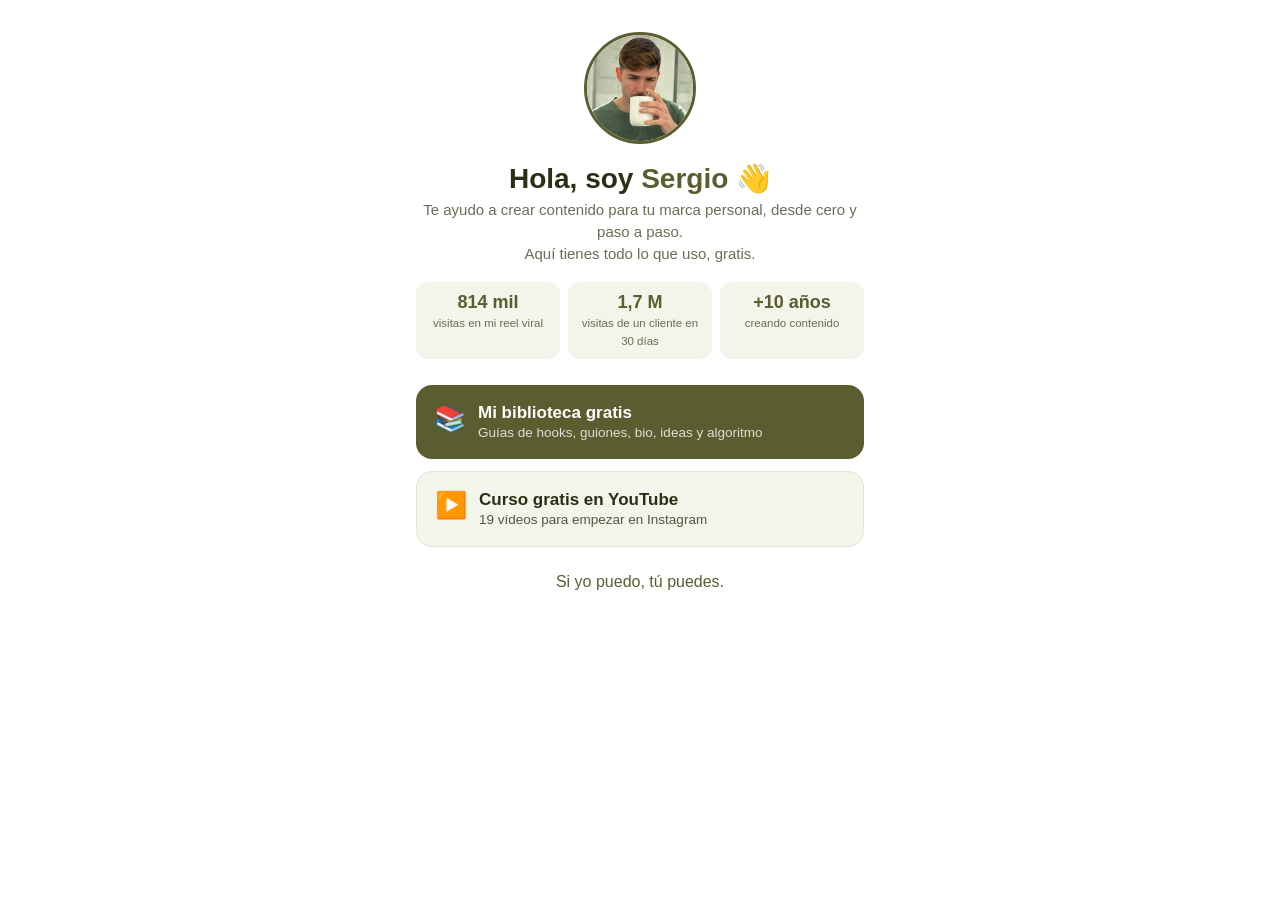
==== index.html @ 2e624e48 "💻 Mac · Web de recursos gratis (inicio, biblioteca, email, gracias y 7 guías) Co-Authored-By: Claude" ====
<!doctype html><html lang="es"><head><meta charset="utf-8"><meta name="viewport" content="width=device-width,initial-scale=1">
<title>Sergio Suárez · Recursos gratis</title>
<style>
:root{--am:#5A5D2F;--neg:#FFFFFF;--gr:#F3F4EA;--tx:#2C2F14;--su:#6b6d55;--ac:#878B4D}
*{box-sizing:border-box}body{margin:0;background:var(--neg);color:var(--tx);font-family:Arimo,Helvetica,Arial,sans-serif}
.w{max-width:480px;margin:0 auto;padding:32px 16px 48px;text-align:center}
img.f{width:112px;height:112px;border-radius:50%;border:3px solid var(--am);object-fit:cover}
h1{font-family:"Arial Black",Arial,sans-serif;font-size:28px;margin:14px 0 4px}h1 span{color:var(--am)}
.sub{color:var(--su);font-size:15px;line-height:1.45;margin:0 0 18px}
.datos{display:flex;gap:8px;justify-content:center;margin:0 0 26px}.datos div{background:var(--gr);border-radius:12px;padding:10px 8px;flex:1}
.datos b{display:block;font-family:"Arial Black",Arial;color:var(--am);font-size:18px}.datos small{color:var(--su);font-size:11.5px}
a.card{display:block;text-decoration:none;color:var(--tx);background:var(--gr);border:1px solid #E3E5D2;border-radius:16px;padding:18px;margin:0 0 12px;text-align:left}
a.card.top{background:var(--am);color:#fff;border:0}
.card .e{font-size:26px;float:left;margin-right:12px}.card b{font-family:"Arial Black",Arial;font-size:17px;display:block}.card small{font-size:13.5px;opacity:.8}
.firma{margin-top:26px;font-family:"Arial Black",Arial;color:var(--am)}

.ent{opacity:0;animation:sube .6s cubic-bezier(.2,.8,.2,1) forwards}
@keyframes sube{from{opacity:0;transform:translateY(18px)}to{opacity:1;transform:none}}
a.card{transition:transform .2s,box-shadow .2s}a.card:hover{transform:translateY(-3px);box-shadow:0 8px 20px rgba(44,47,20,.15)}
a.card.top{animation:sube .6s cubic-bezier(.2,.8,.2,1) forwards,late 2.4s 1.6s ease-in-out infinite}
@keyframes late{0%,100%{transform:scale(1)}8%{transform:scale(1.035)}16%{transform:scale(1)}}
@media (prefers-reduced-motion:reduce){.ent,a.card.top{animation:none;opacity:1}}
</style></head><body><div class="w">
<img class="f" src="perfil.jpg" alt="Sergio Suárez">
<h1>Hola, soy <span>Sergio</span> 👋</h1>
<p class="sub">Te ayudo a crear contenido para tu marca personal, desde cero y paso a paso.<br>Aquí tienes todo lo que uso, gratis.</p>
<div class="datos"><div><b data-n="937" data-suf=" mil">937 mil</b><small>visitas en mi reel viral</small></div><div><b data-n="1.9" data-d="1" data-suf=" M">1,9 M</b><small>visitas de un cliente en 30 días</small></div><div><b data-n="11" data-pre="+" data-suf=" años">+11 años</b><small>creando contenido</small></div></div>
<a class="card top" href="biblioteca/?de=bio"><span class="e">📚</span><b>Mi biblioteca gratis</b><small>Guías de hooks, guiones, bio, ideas y algoritmo</small></a>
<a class="card" href="https://www.youtube.com/playlist?list=PL8ovHpvOz4dV_n8ylcKnlSpse8P7zxPI8"><span class="e">▶️</span><b>Curso gratis en YouTube</b><small>19 vídeos para empezar en Instagram</small></a>
<p class="firma">Si yo puedo, tú puedes.</p>
</div><script src="anim.js"></script></body></html>
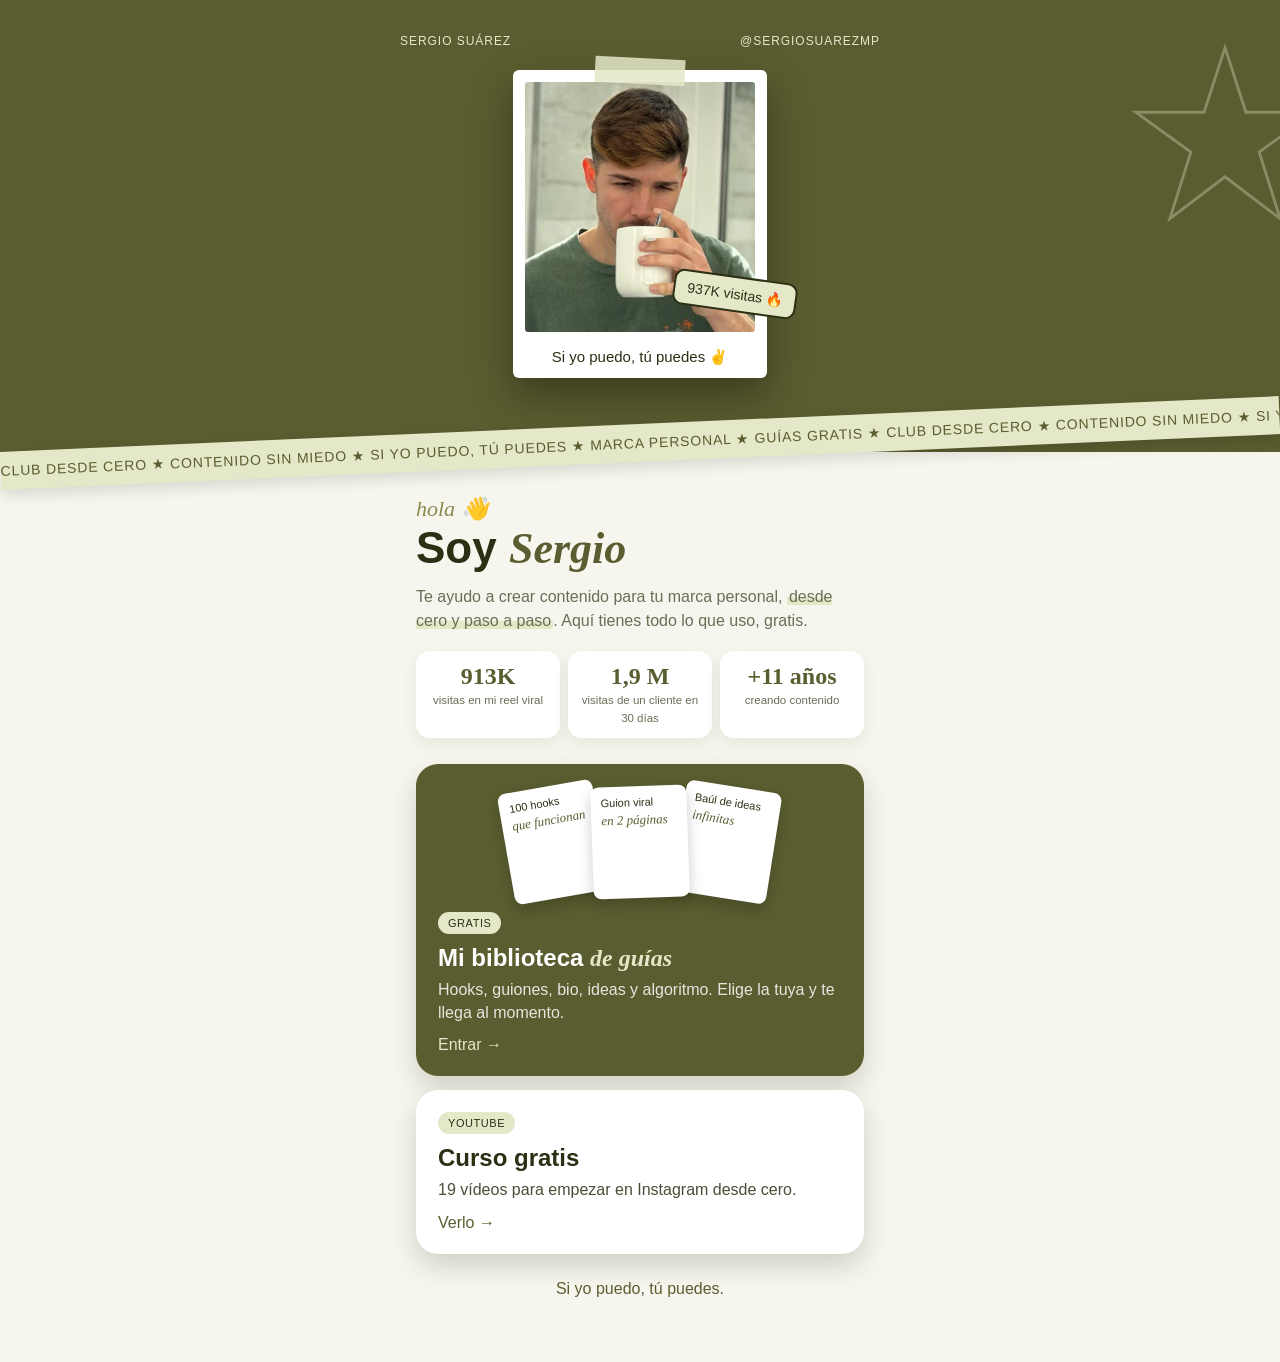
==== commit 83d30079: "Web v3 con motion graphics" ====
--- a/index.html
+++ b/index.html
@@ -1,31 +1,56 @@
 <!doctype html><html lang="es"><head><meta charset="utf-8"><meta name="viewport" content="width=device-width,initial-scale=1">
 <title>Sergio Suárez · Recursos gratis</title>
 <style>
-:root{--am:#5A5D2F;--neg:#FFFFFF;--gr:#F3F4EA;--tx:#2C2F14;--su:#6b6d55;--ac:#878B4D}
-*{box-sizing:border-box}body{margin:0;background:var(--neg);color:var(--tx);font-family:Arimo,Helvetica,Arial,sans-serif}
-.w{max-width:480px;margin:0 auto;padding:32px 16px 48px;text-align:center}
-img.f{width:112px;height:112px;border-radius:50%;border:3px solid var(--am);object-fit:cover}
-h1{font-family:"Arial Black",Arial,sans-serif;font-size:28px;margin:14px 0 4px}h1 span{color:var(--am)}
-.sub{color:var(--su);font-size:15px;line-height:1.45;margin:0 0 18px}
-.datos{display:flex;gap:8px;justify-content:center;margin:0 0 26px}.datos div{background:var(--gr);border-radius:12px;padding:10px 8px;flex:1}
-.datos b{display:block;font-family:"Arial Black",Arial;color:var(--am);font-size:18px}.datos small{color:var(--su);font-size:11.5px}
-a.card{display:block;text-decoration:none;color:var(--tx);background:var(--gr);border:1px solid #E3E5D2;border-radius:16px;padding:18px;margin:0 0 12px;text-align:left}
-a.card.top{background:var(--am);color:#fff;border:0}
-.card .e{font-size:26px;float:left;margin-right:12px}.card b{font-family:"Arial Black",Arial;font-size:17px;display:block}.card small{font-size:13.5px;opacity:.8}
-.firma{margin-top:26px;font-family:"Arial Black",Arial;color:var(--am)}
-
-.ent{opacity:0;animation:sube .6s cubic-bezier(.2,.8,.2,1) forwards}
-@keyframes sube{from{opacity:0;transform:translateY(18px)}to{opacity:1;transform:none}}
-a.card{transition:transform .2s,box-shadow .2s}a.card:hover{transform:translateY(-3px);box-shadow:0 8px 20px rgba(44,47,20,.15)}
-a.card.top{animation:sube .6s cubic-bezier(.2,.8,.2,1) forwards,late 2.4s 1.6s ease-in-out infinite}
-@keyframes late{0%,100%{transform:scale(1)}8%{transform:scale(1.035)}16%{transform:scale(1)}}
-@media (prefers-reduced-motion:reduce){.ent,a.card.top{animation:none;opacity:1}}
-</style></head><body><div class="w">
-<img class="f" src="perfil.jpg" alt="Sergio Suárez">
-<h1>Hola, soy <span>Sergio</span> 👋</h1>
-<p class="sub">Te ayudo a crear contenido para tu marca personal, desde cero y paso a paso.<br>Aquí tienes todo lo que uso, gratis.</p>
-<div class="datos"><div><b data-n="937" data-suf=" mil">937 mil</b><small>visitas en mi reel viral</small></div><div><b data-n="1.9" data-d="1" data-suf=" M">1,9 M</b><small>visitas de un cliente en 30 días</small></div><div><b data-n="11" data-pre="+" data-suf=" años">+11 años</b><small>creando contenido</small></div></div>
-<a class="card top" href="biblioteca/?de=bio"><span class="e">📚</span><b>Mi biblioteca gratis</b><small>Guías de hooks, guiones, bio, ideas y algoritmo</small></a>
-<a class="card" href="https://www.youtube.com/playlist?list=PL8ovHpvOz4dV_n8ylcKnlSpse8P7zxPI8"><span class="e">▶️</span><b>Curso gratis en YouTube</b><small>19 vídeos para empezar en Instagram</small></a>
+:root{--am:#5A5D2F;--neg:#FFFFFF;--gr:#F3F4EA;--tx:#2C2F14;--su:#6b6d55;--ac:#878B4D;--cl:#A8B26B;--cr:#F7F6EE}
+*{box-sizing:border-box}body{margin:0;background:var(--cr);color:var(--tx);font-family:Arimo,Helvetica,Arial,sans-serif;overflow-x:hidden}
+.hero{position:relative;background:var(--am);padding:34px 16px 70px;text-align:center;overflow:hidden}
+.top{display:flex;justify-content:space-between;max-width:480px;margin:0 auto 22px;color:#E4E8C8;font-family:"Arial Black",Arial;font-size:12px;letter-spacing:.08em}
+.estrella{position:absolute;right:-40px;top:40px;width:190px;height:190px;opacity:.35;animation:gira 22s linear infinite}
+@keyframes gira{to{transform:rotate(360deg)}}
+.pol{position:relative;display:inline-block;background:#fff;padding:12px 12px 46px;border-radius:6px;box-shadow:0 18px 40px rgba(0,0,0,.35);transform:rotate(-4deg);animation:flota 5s ease-in-out infinite}
+.pol img{display:block;width:230px;height:250px;object-fit:cover;border-radius:3px}
+.pol .pie{position:absolute;left:0;right:0;bottom:12px;font-family:"Arial Black",Arial;font-size:15px;color:var(--tx)}
+.cinta{position:absolute;top:-12px;left:50%;width:90px;height:26px;margin-left:-45px;background:rgba(228,232,200,.85);transform:rotate(3deg)}
+@keyframes flota{0%,100%{transform:rotate(-4deg) translateY(0)}50%{transform:rotate(-2deg) translateY(-8px)}}
+.sticker{position:absolute;right:-30px;bottom:66px;background:#E4E8C8;color:var(--tx);font-family:"Arial Black",Arial;font-size:14px;padding:8px 12px;border-radius:10px;border:2px solid var(--tx);transform:rotate(8deg);animation:pega .5s 1.2s cubic-bezier(.2,1.6,.4,1) both}
+@keyframes pega{from{transform:rotate(8deg) scale(0)}to{transform:rotate(8deg) scale(1)}}
+.marq{position:relative;z-index:2;margin-top:-28px;background:#E4E8C8;transform:rotate(-2.5deg);padding:10px 0;overflow:hidden;white-space:nowrap;box-shadow:0 6px 14px rgba(0,0,0,.12)}
+.marq div{display:inline-block;animation:corre 18s linear infinite;font-family:"Arial Black",Arial;font-size:14px;color:var(--am);letter-spacing:.06em}
+@keyframes corre{to{transform:translateX(-50%)}}
+.w{max-width:480px;margin:0 auto;padding:34px 16px 48px}
+.hola{font-family:Georgia,serif;font-style:italic;color:var(--ac);font-size:22px}
+h1{font-family:"Arial Black",Arial;font-size:44px;line-height:1;margin:4px 0 14px}h1 span{color:var(--am);font-family:Georgia,serif;font-style:italic;font-weight:700}
+.sub{color:var(--su);font-size:16px;line-height:1.5;margin:0 0 18px}
+mark{background:linear-gradient(transparent 55%,#E4E8C8 55%);color:inherit;padding:0 2px}
+.datos{display:flex;gap:8px;margin:0 0 26px}.datos div{background:#fff;border-radius:14px;padding:12px 8px;flex:1;text-align:center;box-shadow:0 6px 16px rgba(44,47,20,.08)}
+.datos b{display:block;font-family:Georgia,serif;color:var(--am);font-size:24px}.datos small{color:var(--su);font-size:11.5px}
+a.card{display:block;text-decoration:none;color:#fff;background:var(--am);border-radius:22px;padding:22px;margin:0 0 14px;box-shadow:0 12px 26px rgba(44,47,20,.18);transition:transform .2s}
+a.card:hover{transform:translateY(-3px)}
+.fan{position:relative;height:120px;margin:-6px 0 12px}.fan span{position:absolute;left:50%;top:6px;width:96px;height:112px;background:#fff;border-radius:8px;box-shadow:0 6px 14px rgba(0,0,0,.2);color:var(--tx);font-family:"Arial Black",Arial;font-size:11px;padding:10px;text-align:left;transition:transform .3s}
+.fan span:nth-child(1){transform:translateX(-140%) rotate(-10deg)}.fan span:nth-child(2){transform:translateX(-50%) rotate(-2deg);z-index:2}.fan span:nth-child(3){transform:translateX(40%) rotate(9deg)}
+a.card:hover .fan span:nth-child(1){transform:translateX(-160%) rotate(-14deg)}a.card:hover .fan span:nth-child(3){transform:translateX(60%) rotate(13deg)}
+.fan em{display:block;font-family:Georgia,serif;font-style:italic;color:var(--am);font-size:13px;margin-top:4px}
+.tag{display:inline-block;background:#E4E8C8;color:var(--tx);font-family:"Arial Black",Arial;font-size:11px;padding:5px 10px;border-radius:999px;letter-spacing:.05em}
+.card h2{font-family:"Arial Black",Arial;font-size:24px;margin:10px 0 6px}.card h2 i{font-family:Georgia,serif;color:#E4E8C8}
+.card p{margin:0 0 12px;opacity:.85;line-height:1.45}.card .ir{font-family:"Arial Black",Arial;color:#E4E8C8}
+a.card.yt{background:#fff;color:var(--tx)}a.card.yt .ir{color:var(--am)}
+.firma{margin-top:26px;text-align:center;font-family:"Arial Black",Arial;color:var(--am)}
+.ent{opacity:0;animation:sube .7s cubic-bezier(.2,.8,.2,1) forwards}@keyframes sube{from{opacity:0;transform:translateY(22px)}to{opacity:1;transform:none}}
+@media (prefers-reduced-motion:reduce){*{animation:none!important;opacity:1!important}}
+</style></head><body>
+<section class="hero">
+<div class="top"><span>SERGIO SUÁREZ</span><span>@SERGIOSUAREZMP</span></div>
+<svg class="estrella" viewBox="0 0 100 100"><path d="M50 4 61 38 97 38 68 59 79 94 50 72 21 94 32 59 3 38 39 38Z" fill="none" stroke="#E4E8C8" stroke-width="1.5"/></svg>
+<div class="pol"><span class="cinta"></span><img src="perfil.jpg" alt="Sergio Suárez"><div class="pie">Si yo puedo, tú puedes ✌️</div><div class="sticker">937K visitas 🔥</div></div>
+</section>
+<div class="marq"><div>CLUB DESDE CERO ★ CONTENIDO SIN MIEDO ★ SI YO PUEDO, TÚ PUEDES ★ MARCA PERSONAL ★ GUÍAS GRATIS ★ CLUB DESDE CERO ★ CONTENIDO SIN MIEDO ★ SI YO PUEDO, TÚ PUEDES ★ MARCA PERSONAL ★ GUÍAS GRATIS ★&nbsp;</div></div>
+<div class="w">
+<div class="hola">hola 👋</div>
+<h1>Soy <span>Sergio</span></h1>
+<p class="sub">Te ayudo a crear contenido para tu marca personal, <mark>desde cero y paso a paso</mark>. Aquí tienes todo lo que uso, gratis.</p>
+<div class="datos"><div><b data-n="937" data-suf="K">937K</b><small>visitas en mi reel viral</small></div><div><b data-n="1.9" data-d="1" data-suf=" M">1,9 M</b><small>visitas de un cliente en 30 días</small></div><div><b data-n="11" data-pre="+" data-suf=" años">+11 años</b><small>creando contenido</small></div></div>
+<a class="card" href="biblioteca/?de=bio"><div class="fan"><span>100 hooks<em>que funcionan</em></span><span>Guion viral<em>en 2 páginas</em></span><span>Baúl de ideas<em>infinitas</em></span></div>
+<span class="tag">GRATIS</span><h2>Mi biblioteca <i>de guías</i></h2><p>Hooks, guiones, bio, ideas y algoritmo. Elige la tuya y te llega al momento.</p><span class="ir">Entrar →</span></a>
+<a class="card yt" href="https://www.youtube.com/playlist?list=PL8ovHpvOz4dV_n8ylcKnlSpse8P7zxPI8"><span class="tag">YOUTUBE</span><h2>Curso gratis</h2><p>19 vídeos para empezar en Instagram desde cero.</p><span class="ir">Verlo →</span></a>
 <p class="firma">Si yo puedo, tú puedes.</p>
 </div><script src="anim.js"></script></body></html>
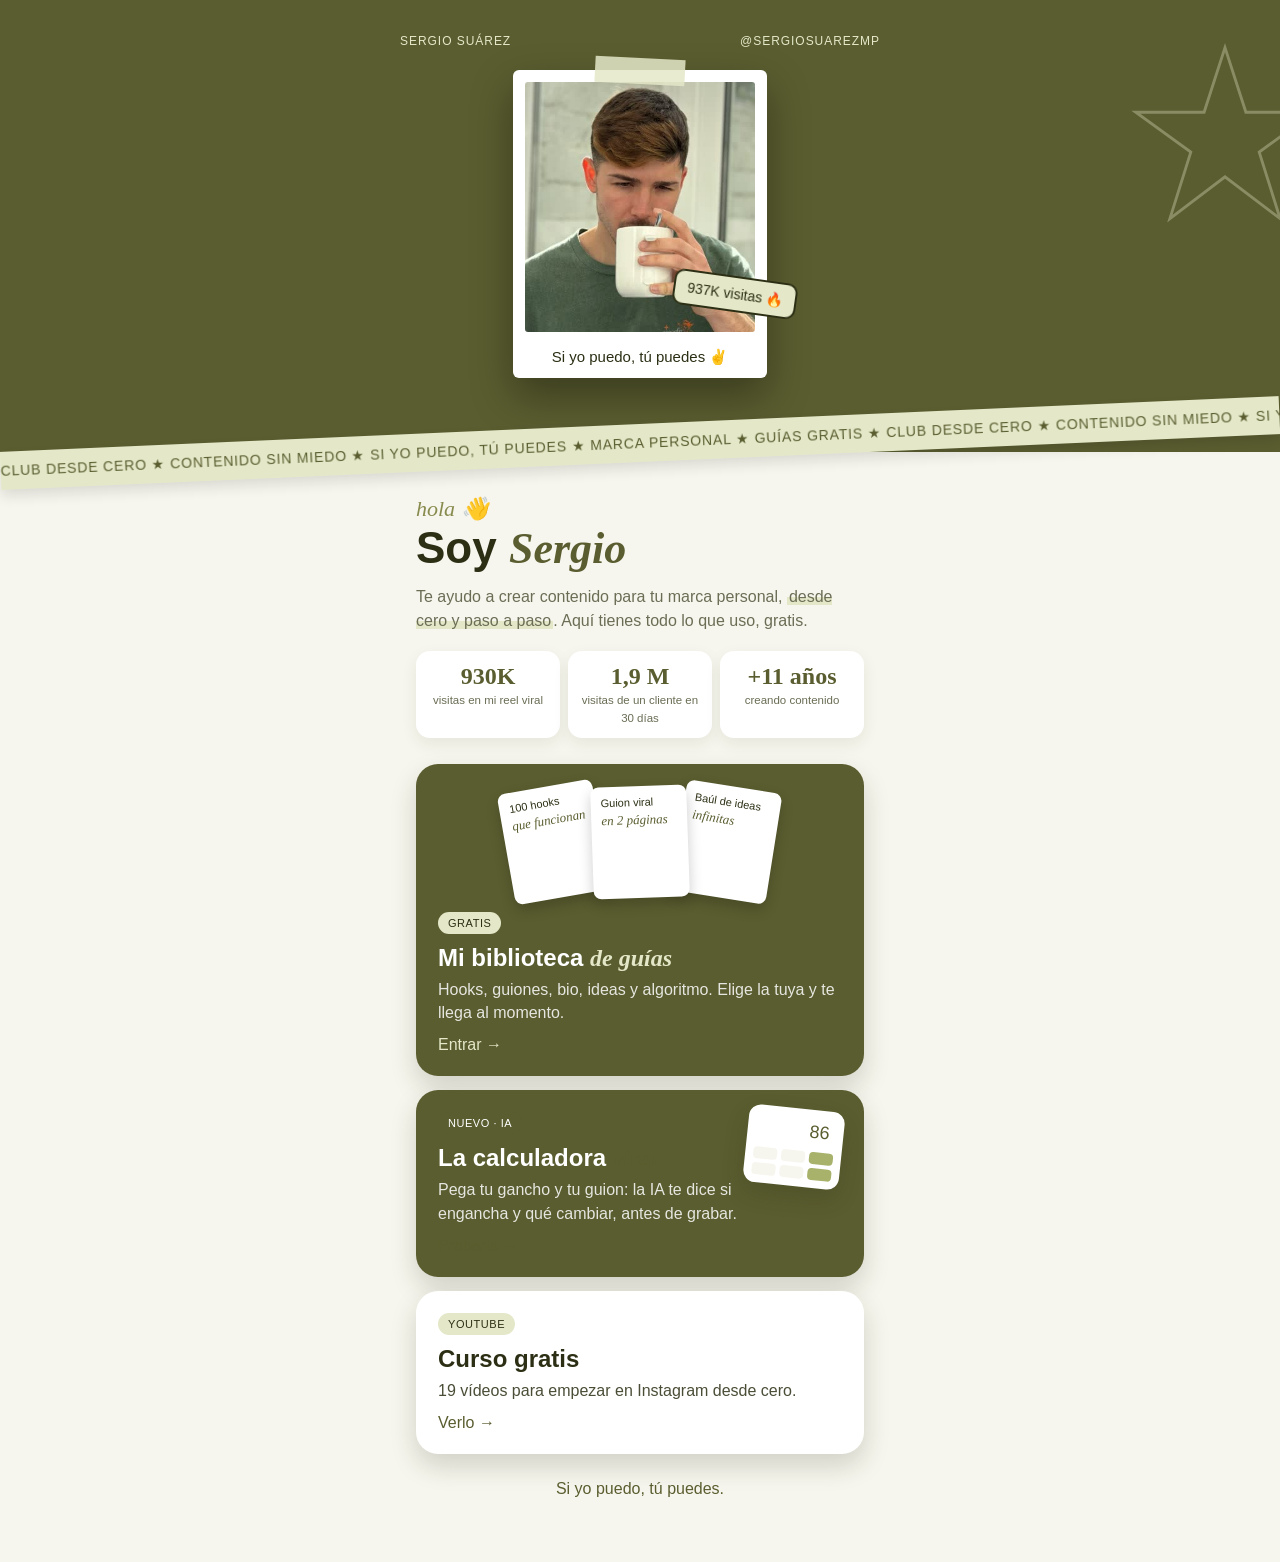
==== commit 64407870: "Web v4: calculadora viral con IA, acceso único a la biblioteca, privacidad y animaciones al hacer sc" ====
--- a/index.html
+++ b/index.html
@@ -37,6 +37,11 @@
 .firma{margin-top:26px;text-align:center;font-family:"Arial Black",Arial;color:var(--am)}
 .ent{opacity:0;animation:sube .7s cubic-bezier(.2,.8,.2,1) forwards}@keyframes sube{from{opacity:0;transform:translateY(22px)}to{opacity:1;transform:none}}
 @media (prefers-reduced-motion:reduce){*{animation:none!important;opacity:1!important}}
+.calcard{background:var(--lz);color:var(--tx)}.calcard .ir{color:var(--am)}.calcard .tag{background:var(--am);color:#fff}.calcard h2 i{color:var(--am)}
+.minicalc{float:right;width:96px;background:#fff;border-radius:12px;padding:8px;margin:-4px 0 8px 12px;box-shadow:0 10px 22px rgba(44,47,20,.2);transform:rotate(6deg);animation:flota 4s ease-in-out infinite}
+.minicalc .pant{background:var(--lz);border-radius:6px;padding:4px 6px;text-align:right;font-family:"Arial Black",Arial;color:var(--am);font-size:18px}
+.minicalc .tec{display:grid;grid-template-columns:repeat(3,1fr);gap:4px;margin-top:5px}.minicalc .tec i{height:12px;border-radius:4px;background:var(--cr)}.minicalc .tec i:nth-child(3n){background:var(--cl)}
+.calcard:hover .minicalc .tec i{animation:pulso .8s infinite}@keyframes pulso{50%{background:var(--am)}}
 </style></head><body>
 <section class="hero">
 <div class="top"><span>SERGIO SUÁREZ</span><span>@SERGIOSUAREZMP</span></div>
@@ -51,6 +56,8 @@
 <div class="datos"><div><b data-n="937" data-suf="K">937K</b><small>visitas en mi reel viral</small></div><div><b data-n="1.9" data-d="1" data-suf=" M">1,9 M</b><small>visitas de un cliente en 30 días</small></div><div><b data-n="11" data-pre="+" data-suf=" años">+11 años</b><small>creando contenido</small></div></div>
 <a class="card" href="biblioteca/?de=bio"><div class="fan"><span>100 hooks<em>que funcionan</em></span><span>Guion viral<em>en 2 páginas</em></span><span>Baúl de ideas<em>infinitas</em></span></div>
 <span class="tag">GRATIS</span><h2>Mi biblioteca <i>de guías</i></h2><p>Hooks, guiones, bio, ideas y algoritmo. Elige la tuya y te llega al momento.</p><span class="ir">Entrar →</span></a>
+<a class="card calcard" href="calculadora/?de=bio"><div class="minicalc"><div class="pant"><span data-n="87">87</span></div><div class="tec"><i></i><i></i><i></i><i></i><i></i><i></i></div></div>
+<span class="tag">NUEVO · IA</span><h2>La calculadora <i>viral</i></h2><p>Pega tu gancho y tu guion: la IA te dice si engancha y qué cambiar, antes de grabar.</p><span class="ir">Probarla →</span></a>
 <a class="card yt" href="https://www.youtube.com/playlist?list=PL8ovHpvOz4dV_n8ylcKnlSpse8P7zxPI8"><span class="tag">YOUTUBE</span><h2>Curso gratis</h2><p>19 vídeos para empezar en Instagram desde cero.</p><span class="ir">Verlo →</span></a>
 <p class="firma">Si yo puedo, tú puedes.</p>
 </div><script src="anim.js"></script></body></html>
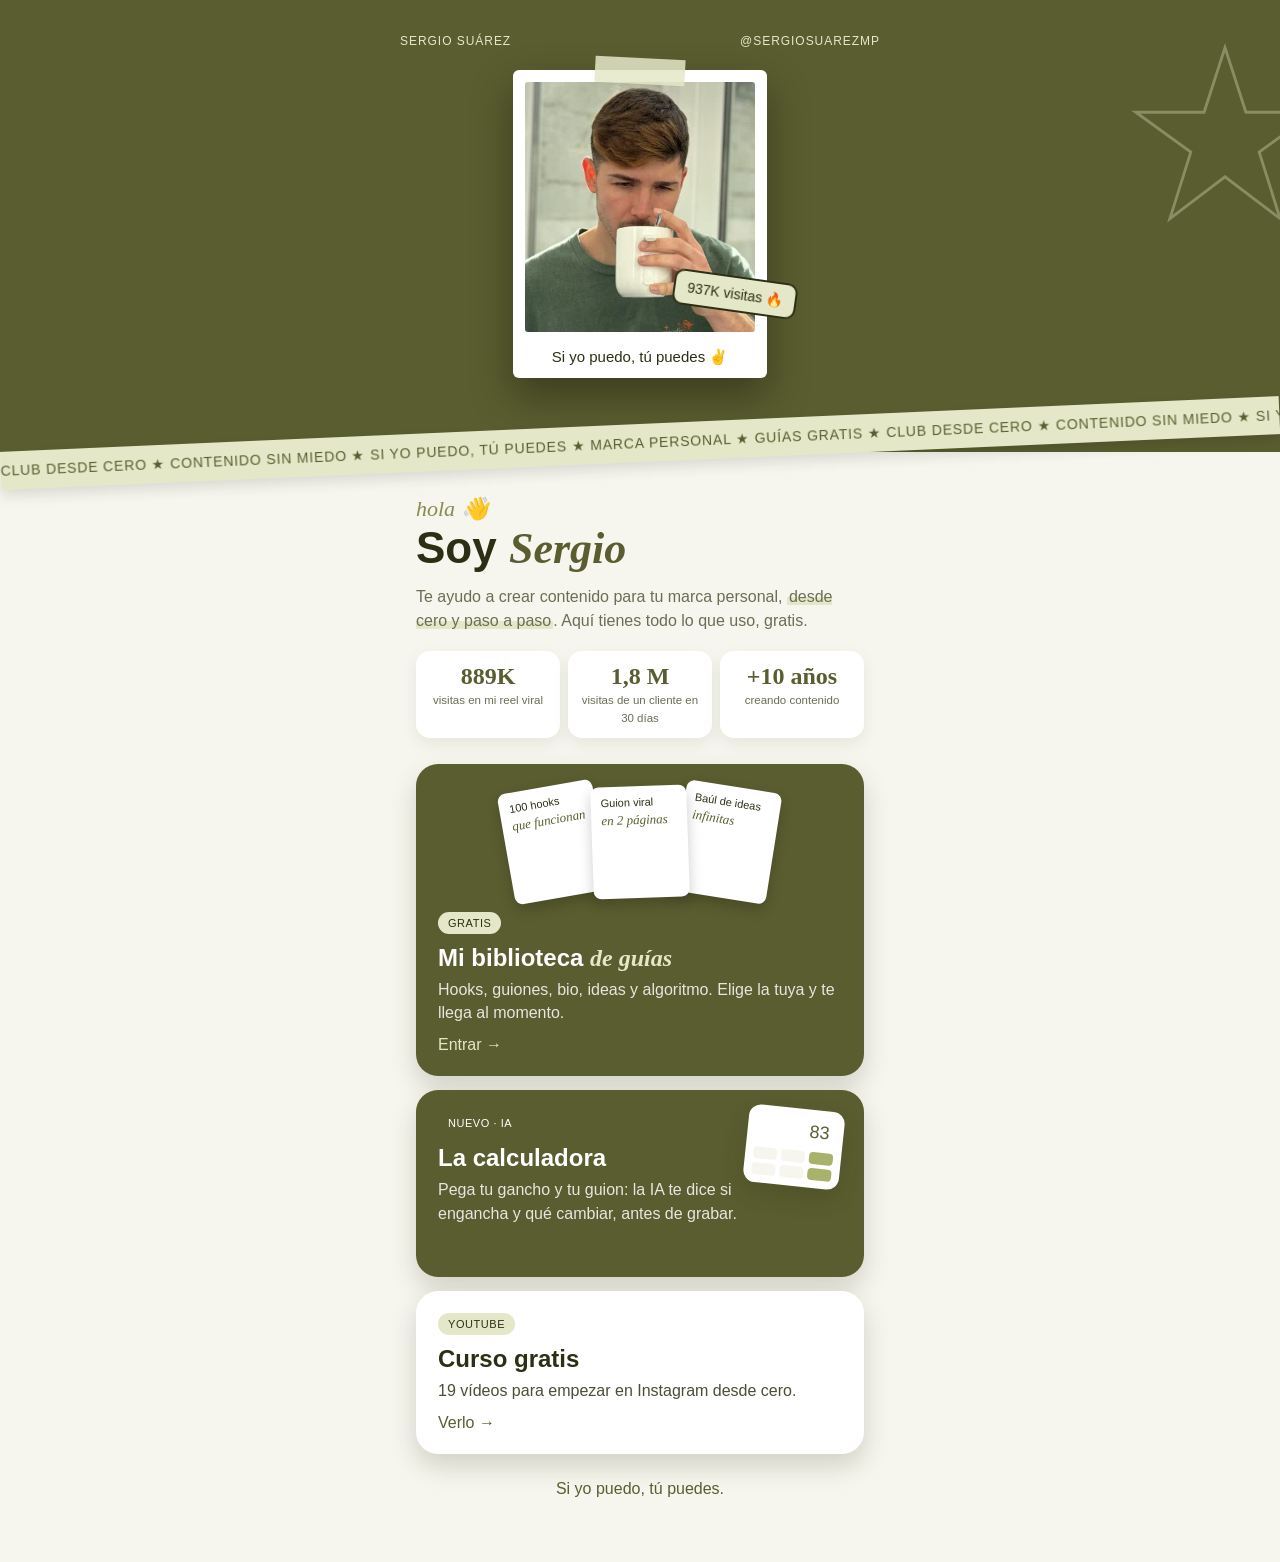
==== commit d3dcc757: "Redirigir github.io al dominio sergiosuarezmp.com" ====
--- a/index.html
+++ b/index.html
@@ -1,4 +1,4 @@
-<!doctype html><html lang="es"><head><meta charset="utf-8"><meta name="viewport" content="width=device-width,initial-scale=1">
+<!doctype html><html lang="es"><head><script>if(location.hostname.endsWith("github.io"))location.replace("https://guias.sergiosuarezmp.com"+location.pathname.replace(/^\/recursos/,"")+location.search)</script><meta charset="utf-8"><meta name="viewport" content="width=device-width,initial-scale=1">
 <title>Sergio Suárez · Recursos gratis</title>
 <style>
 :root{--am:#5A5D2F;--neg:#FFFFFF;--gr:#F3F4EA;--tx:#2C2F14;--su:#6b6d55;--ac:#878B4D;--cl:#A8B26B;--cr:#F7F6EE}
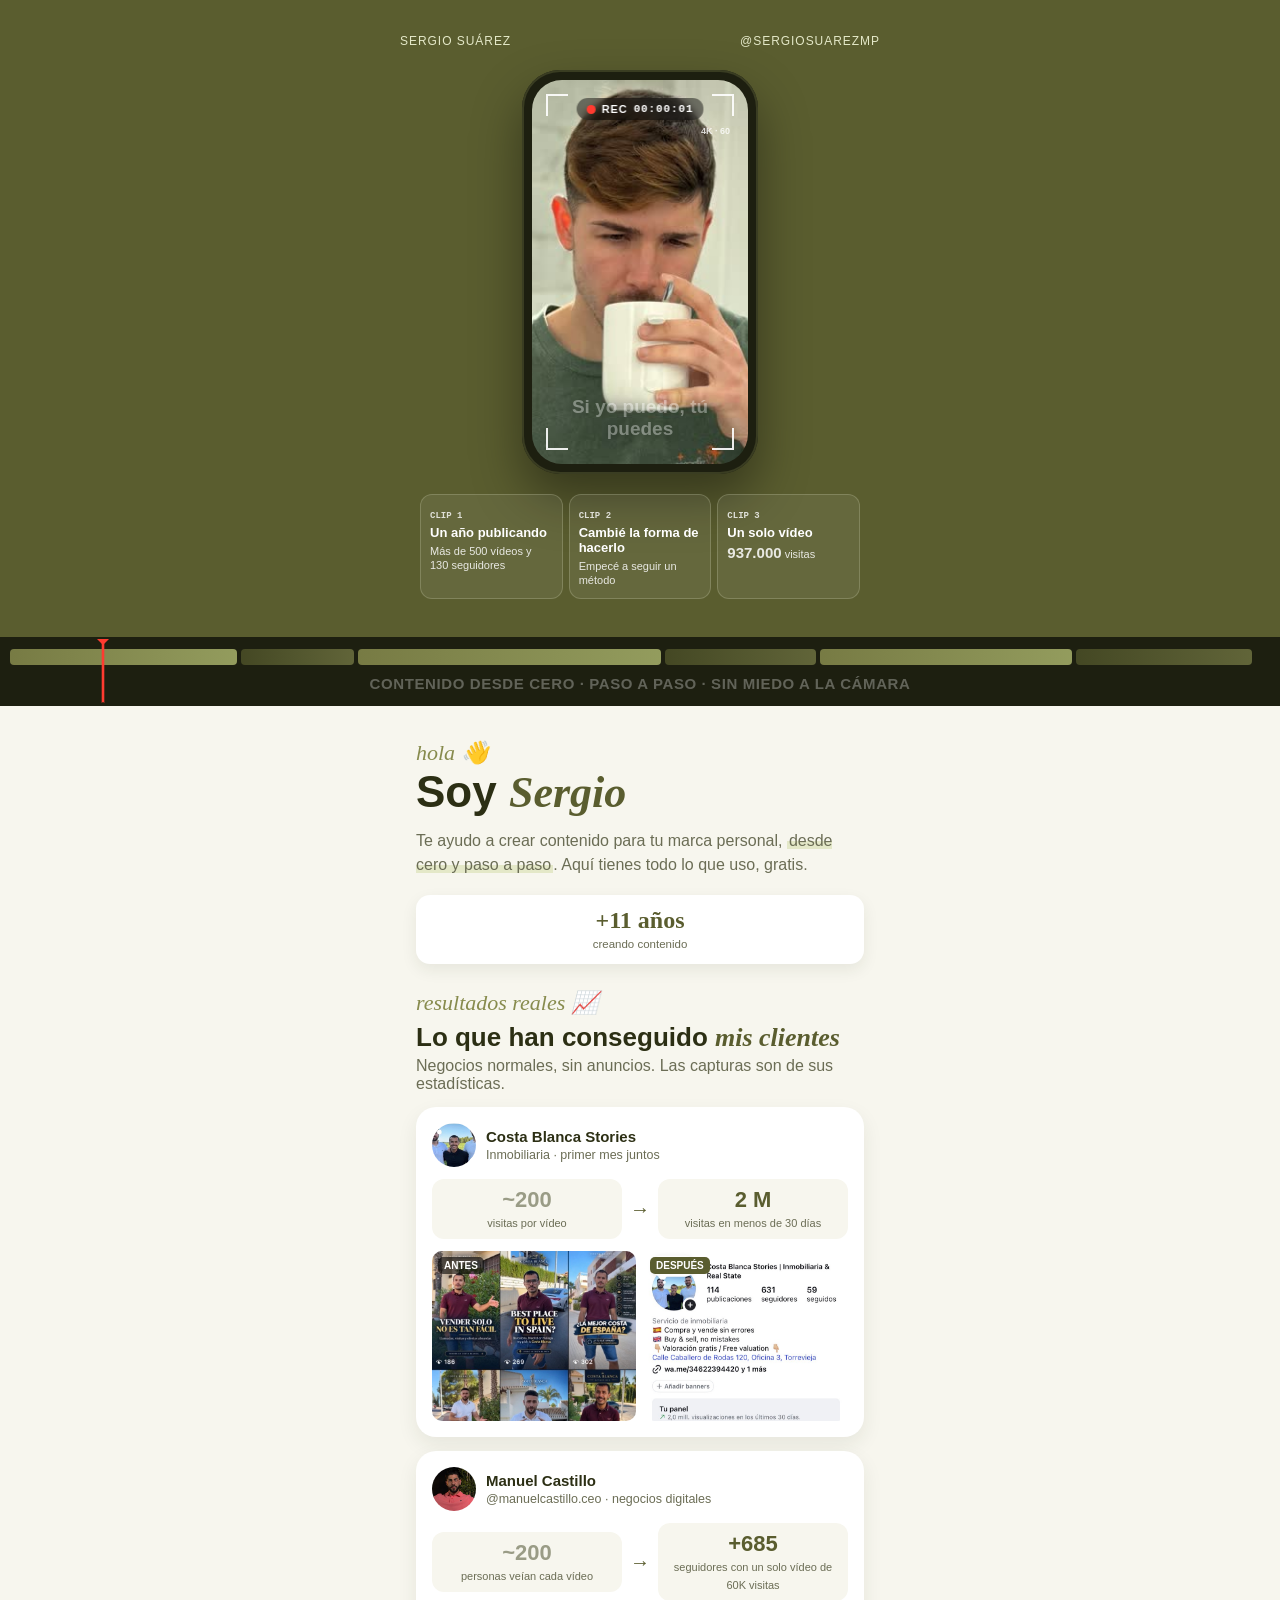
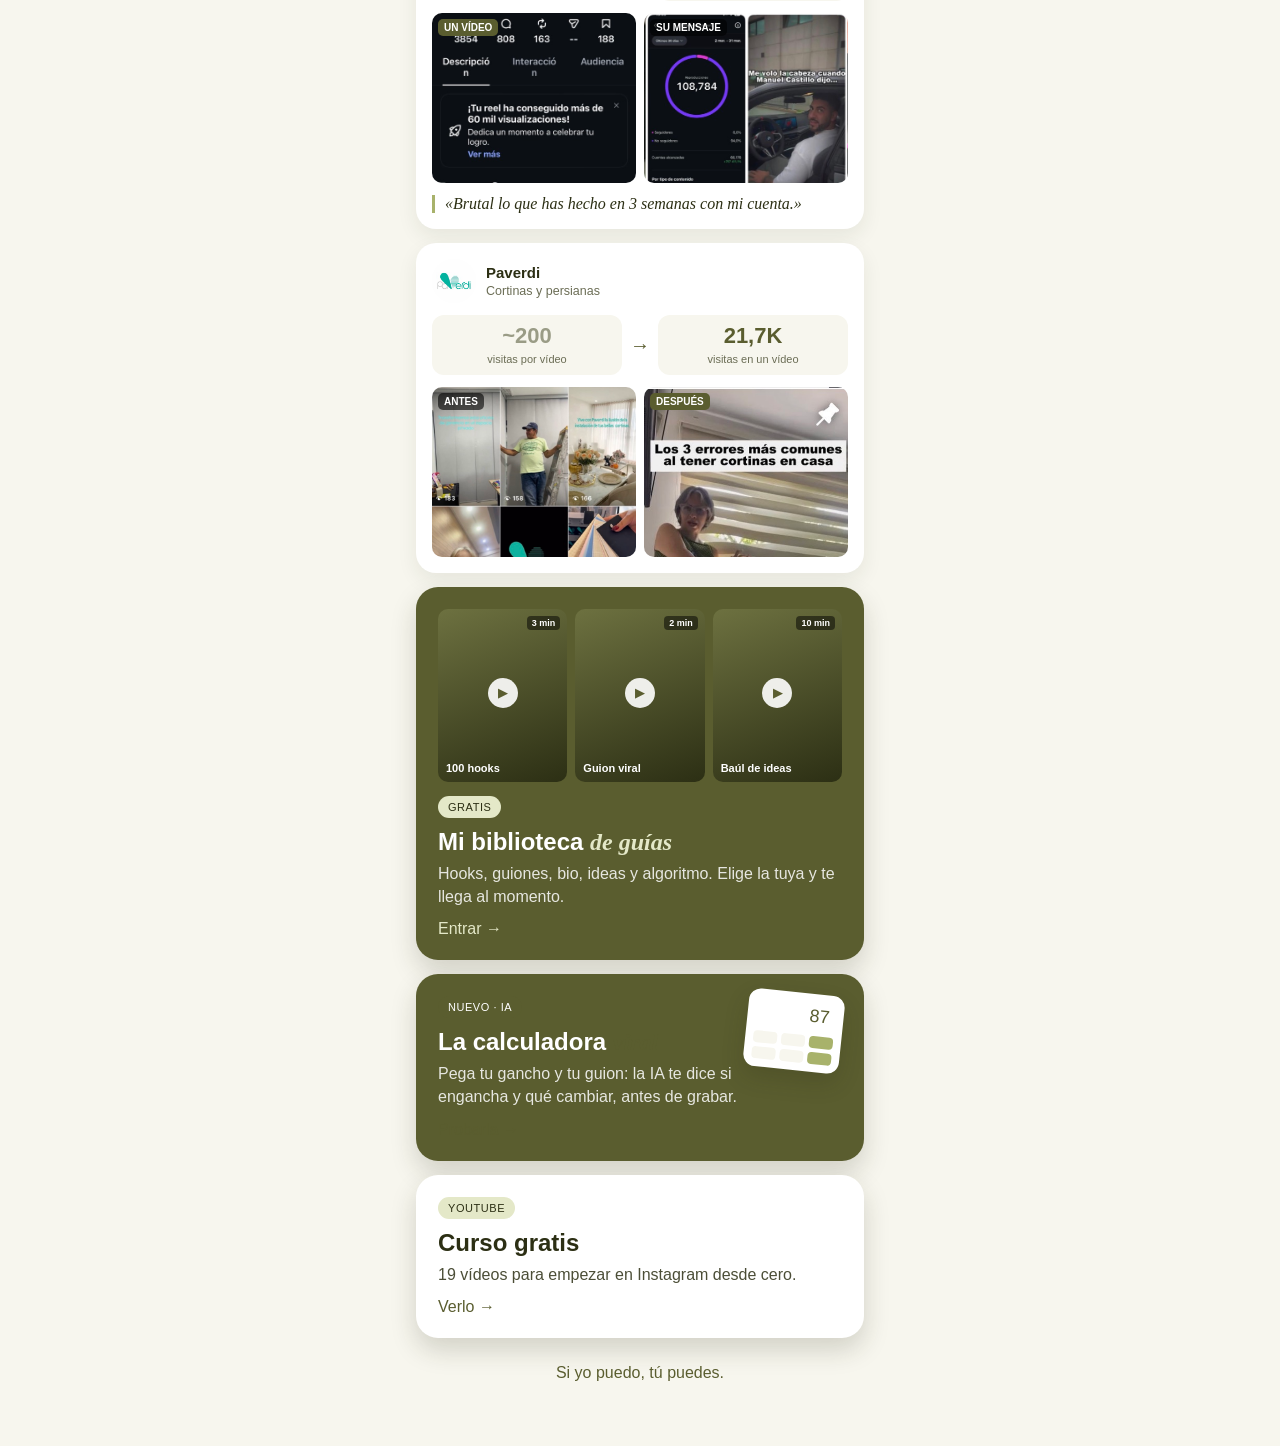
==== commit 0c1e3ec1: "Portada modo grabación y testimonios de clientes" ====
--- a/index.html
+++ b/index.html
@@ -42,19 +42,112 @@
 .minicalc .pant{background:var(--lz);border-radius:6px;padding:4px 6px;text-align:right;font-family:"Arial Black",Arial;color:var(--am);font-size:18px}
 .minicalc .tec{display:grid;grid-template-columns:repeat(3,1fr);gap:4px;margin-top:5px}.minicalc .tec i{height:12px;border-radius:4px;background:var(--cr)}.minicalc .tec i:nth-child(3n){background:var(--cl)}
 .calcard:hover .minicalc .tec i{animation:pulso .8s infinite}@keyframes pulso{50%{background:var(--am)}}
+
+/* ===== Modo grabación (identidad propia) ===== */
+.hero.rec{padding-bottom:38px}
+.movil{position:relative;width:236px;margin:0 auto;padding:10px;border-radius:38px;background:#1d1f10;box-shadow:0 24px 50px rgba(0,0,0,.4),inset 0 0 0 2px #3a3d22;animation:entraMovil .9s cubic-bezier(.2,1.2,.3,1) both}
+@keyframes entraMovil{from{transform:translateY(40px) scale(.9);opacity:0}to{transform:none;opacity:1}}
+.visor{position:relative;border-radius:30px;overflow:hidden;aspect-ratio:9/16}
+.visor img{width:100%;height:100%;object-fit:cover;display:block;animation:zoomLento 9s ease-in-out infinite alternate}
+@keyframes zoomLento{to{transform:scale(1.08)}}
+.esq{position:absolute;width:22px;height:22px;border:2.5px solid rgba(255,255,255,.9)}
+.esq.a{top:14px;left:14px;border-right:0;border-bottom:0}.esq.b{top:14px;right:14px;border-left:0;border-bottom:0}
+.esq.c{bottom:14px;left:14px;border-right:0;border-top:0}.esq.d{bottom:14px;right:14px;border-left:0;border-top:0}
+.recbar{position:absolute;top:18px;left:50%;transform:translateX(-50%);background:rgba(0,0,0,.45);color:#fff;font:700 11px "Arial Black",Arial;letter-spacing:.08em;padding:5px 10px;border-radius:999px;display:flex;gap:6px;align-items:center;backdrop-filter:blur(4px)}
+.recbar b{font-family:ui-monospace,Menlo,monospace;font-weight:700}
+.punto{width:9px;height:9px;border-radius:50%;background:#ff3b30;animation:parpadeo 1s steps(1) infinite}@keyframes parpadeo{50%{opacity:.2}}
+.bateria{position:absolute;top:46px;right:18px;color:#fff;font:700 9px Arial;opacity:.8}
+.subt{position:absolute;left:10px;right:10px;bottom:24px;margin:0;text-align:center;font:900 19px "Arial Black",Arial;line-height:1.15;color:#fff;text-shadow:0 2px 8px rgba(0,0,0,.6)}
+.subt span{opacity:.35;animation:palabra 4.5s infinite}
+.subt span:nth-child(1){animation-delay:.6s}.subt span:nth-child(2){animation-delay:.9s}.subt span:nth-child(3){animation-delay:1.2s}.subt span:nth-child(4){animation-delay:1.6s}.subt span:nth-child(5){animation-delay:1.9s}
+@keyframes palabra{0%,8%{opacity:.35;color:#fff}10%,70%{opacity:1;color:var(--lz)}85%,100%{opacity:.35;color:#fff}}
+.salto{display:flex;align-items:center;justify-content:center;gap:12px;margin:22px auto 0;max-width:420px;color:#fff}
+.salto div{background:rgba(255,255,255,.08);border:1px solid rgba(228,232,200,.25);border-radius:14px;padding:10px 12px;flex:1}
+.salto b{display:block;font:900 26px "Arial Black",Arial;color:var(--lz)}.salto small{font-size:11.5px;opacity:.8}
+.salto .flecha{font:900 24px Arial;color:var(--lz);animation:empuja 1.4s ease-in-out infinite}@keyframes empuja{50%{transform:translateX(5px)}}
+/* línea de tiempo + subtítulos */
+.linea{position:relative;background:#1d1f10;padding:12px 0 14px;overflow:hidden}
+.pistas{display:flex;gap:4px;padding:0 10px;height:16px}.pistas i{flex:0 0 var(--w);border-radius:4px;background:linear-gradient(90deg,var(--ac),var(--cl));opacity:.85}
+.pistas i:nth-child(even){background:linear-gradient(90deg,#4b4f27,#6d7140)}
+.cabezal{position:absolute;top:4px;bottom:4px;left:calc(var(--p,0)*100%);width:2px;background:#ff3b30;box-shadow:0 0 0 1px rgba(255,59,48,.3)}
+.cabezal:before{content:"";position:absolute;top:-2px;left:-5px;border:6px solid transparent;border-top-color:#ff3b30}
+.subs{text-align:center;margin-top:10px;font:900 15px "Arial Black",Arial;letter-spacing:.04em;color:#fff;padding:0 12px}
+.subs span{opacity:.3;animation:palabra 6s infinite}.subs span.hl{color:var(--lz)}
+.subs span:nth-child(1){animation-delay:0.25s}
+.subs span:nth-child(2){animation-delay:0.50s}
+.subs span:nth-child(3){animation-delay:0.75s}
+.subs span:nth-child(4){animation-delay:1.00s}
+.subs span:nth-child(5){animation-delay:1.25s}
+.subs span:nth-child(6){animation-delay:1.50s}
+.subs span:nth-child(7){animation-delay:1.75s}
+.subs span:nth-child(8){animation-delay:2.00s}
+.subs span:nth-child(9){animation-delay:2.25s}
+.subs span:nth-child(10){animation-delay:2.50s}
+.subs span:nth-child(11){animation-delay:2.75s}
+.subs span:nth-child(12){animation-delay:3.00s}
+.subs span:nth-child(13){animation-delay:3.25s}
+.minis{display:flex;gap:8px;margin:0 0 14px}.minis span{flex:1;position:relative;aspect-ratio:9/12;border-radius:10px;background:linear-gradient(160deg,#6d7140,#2c2f14);color:#fff;font:900 11px "Arial Black",Arial;padding:8px;display:flex;flex-direction:column;justify-content:flex-end;overflow:hidden;transition:transform .3s}
+.minis span i{position:absolute;top:50%;left:50%;transform:translate(-50%,-60%);width:30px;height:30px;border-radius:50%;background:rgba(255,255,255,.9);color:var(--am);font-style:normal;display:flex;align-items:center;justify-content:center;font-size:12px;transition:transform .3s}
+.minis em{font-style:normal;font:700 9px Arial;position:absolute;top:7px;right:7px;background:rgba(0,0,0,.5);padding:2px 5px;border-radius:4px}
+a.card:hover .minis span{transform:translateY(-4px)}a.card:hover .minis span i{transform:translate(-50%,-60%) scale(1.15)}
+.clips{display:flex;gap:6px;max-width:440px;margin:20px auto 0;text-align:left}
+.clip{flex:1;position:relative;background:rgba(255,255,255,.07);border:1px solid rgba(228,232,200,.22);border-radius:12px;padding:9px 9px 11px;color:#fff;overflow:hidden;animation:clipOn 6s infinite}
+.clip:before{content:"";position:absolute;left:0;bottom:0;height:3px;width:0;background:#ff3b30;animation:carga 6s infinite}
+.clip:nth-child(1),.clip:nth-child(1):before{animation-delay:0s}.clip:nth-child(2),.clip:nth-child(2):before{animation-delay:2s}.clip:nth-child(3),.clip:nth-child(3):before{animation-delay:4s}
+@keyframes clipOn{0%,33%{background:rgba(228,232,200,.18);border-color:var(--lz)}34%,100%{background:rgba(255,255,255,.07);border-color:rgba(228,232,200,.22)}}
+@keyframes carga{0%{width:0}33%{width:100%}34%,100%{width:0}}
+.clip .tc{font:700 9px ui-monospace,Menlo,monospace;color:var(--lz);opacity:.8}.clip b{display:block;font:900 13px/1.15 "Arial Black",Arial;margin:4px 0 3px}.clip small{font-size:11px;opacity:.85;line-height:1.3;display:block}
+.clip:nth-child(3) small span{font:900 15px "Arial Black",Arial;color:var(--lz)}
+/* testimonios */
+.test h2{font-family:"Arial Black",Arial;font-size:26px;margin:6px 0 4px}.test h2 i{font-family:Georgia,serif;color:var(--am)}
+.test .s{color:var(--su);margin:0 0 14px}
+.cli{background:#fff;border-radius:20px;padding:16px;margin:0 0 14px;box-shadow:0 8px 20px rgba(44,47,20,.08)}
+.cli .cab{display:flex;align-items:center;gap:10px}.cli .cab img{width:44px;height:44px;border-radius:50%;object-fit:cover;border:2px solid var(--lz)}
+.cli .cab b{display:block;font-family:"Arial Black",Arial;font-size:15px}.cli .cab small{color:var(--su);font-size:12.5px}
+.cli .res{display:flex;align-items:center;gap:8px;margin:12px 0}.cli .res div{flex:1;background:var(--cr);border-radius:12px;padding:8px 10px;text-align:center}
+.cli .res b{display:block;font:900 22px "Arial Black",Arial;color:var(--am)}.cli .res small{font-size:11px;color:var(--su)}
+.cli .res .ant b{color:#9a9c86}.cli .res .fl{font:900 20px Arial;color:var(--am)}
+.pruebas{display:flex;gap:8px}.pruebas figure{flex:1;margin:0;position:relative}.pruebas img{width:100%;height:170px;object-fit:cover;object-position:top;border-radius:10px;display:block;cursor:zoom-in}
+.pruebas figcaption{position:absolute;top:6px;left:6px;background:rgba(0,0,0,.6);color:#fff;font:700 10px Arial;padding:3px 6px;border-radius:5px}
+.pruebas figure.desp figcaption{background:var(--am)}
+.cita{margin:12px 0 0;font-family:Georgia,serif;font-style:italic;color:var(--tx);border-left:3px solid var(--cl);padding-left:10px}
+.zoom{position:fixed;inset:0;background:rgba(0,0,0,.85);display:none;align-items:center;justify-content:center;z-index:30;padding:16px}.zoom.on{display:flex}.zoom img{max-width:100%;max-height:100%;border-radius:12px}
 </style></head><body>
-<section class="hero">
+<section class="hero rec">
 <div class="top"><span>SERGIO SUÁREZ</span><span>@SERGIOSUAREZMP</span></div>
-<svg class="estrella" viewBox="0 0 100 100"><path d="M50 4 61 38 97 38 68 59 79 94 50 72 21 94 32 59 3 38 39 38Z" fill="none" stroke="#E4E8C8" stroke-width="1.5"/></svg>
-<div class="pol"><span class="cinta"></span><img src="perfil.jpg" alt="Sergio Suárez"><div class="pie">Si yo puedo, tú puedes ✌️</div><div class="sticker">937K visitas 🔥</div></div>
+<div class="movil"><div class="visor"><img src="perfil.jpg" alt="Sergio Suárez">
+<i class="esq a"></i><i class="esq b"></i><i class="esq c"></i><i class="esq d"></i>
+<div class="recbar"><span class="punto"></span>REC <b id="reloj">00:00:00</b></div>
+<div class="bateria">4K · 60</div>
+<p class="subt"><span>Si</span> <span>yo</span> <span>puedo,</span> <span>tú</span> <span>puedes</span></p></div></div>
+<div class="clips">
+<div class="clip"><span class="tc">CLIP 1</span><b>Un año publicando</b><small>Más de 500 vídeos y 130 seguidores</small></div>
+<div class="clip"><span class="tc">CLIP 2</span><b>Cambié la forma de hacerlo</b><small>Empecé a seguir un método</small></div>
+<div class="clip on"><span class="tc">CLIP 3</span><b>Un solo vídeo</b><small><span data-n="937" data-suf=".000">937.000</span> visitas</small></div>
+</div>
 </section>
-<div class="marq"><div>CLUB DESDE CERO ★ CONTENIDO SIN MIEDO ★ SI YO PUEDO, TÚ PUEDES ★ MARCA PERSONAL ★ GUÍAS GRATIS ★ CLUB DESDE CERO ★ CONTENIDO SIN MIEDO ★ SI YO PUEDO, TÚ PUEDES ★ MARCA PERSONAL ★ GUÍAS GRATIS ★&nbsp;</div></div>
+<div class="linea"><div class="pistas"><i style="--w:18%"></i><i style="--w:9%"></i><i style="--w:24%"></i><i style="--w:12%"></i><i style="--w:20%"></i><i style="--w:14%"></i></div><div class="cabezal"></div>
+<div class="subs"><span>CONTENIDO</span> <span>DESDE</span> <span class="hl">CERO</span> <span>·</span> <span>PASO</span> <span>A</span> <span>PASO</span> <span>·</span> <span>SIN</span> <span class="hl">MIEDO</span> <span>A</span> <span>LA</span> <span>CÁMARA</span></div></div>
 <div class="w">
 <div class="hola">hola 👋</div>
 <h1>Soy <span>Sergio</span></h1>
 <p class="sub">Te ayudo a crear contenido para tu marca personal, <mark>desde cero y paso a paso</mark>. Aquí tienes todo lo que uso, gratis.</p>
-<div class="datos"><div><b data-n="937" data-suf="K">937K</b><small>visitas en mi reel viral</small></div><div><b data-n="1.9" data-d="1" data-suf=" M">1,9 M</b><small>visitas de un cliente en 30 días</small></div><div><b data-n="11" data-pre="+" data-suf=" años">+11 años</b><small>creando contenido</small></div></div>
-<a class="card" href="biblioteca/?de=bio"><div class="fan"><span>100 hooks<em>que funcionan</em></span><span>Guion viral<em>en 2 páginas</em></span><span>Baúl de ideas<em>infinitas</em></span></div>
+<div class="datos"><div><b data-n="11" data-pre="+" data-suf=" años">+11 años</b><small>creando contenido</small></div></div>
+<section class="test"><div class="hola">resultados reales 📈</div><h2>Lo que han conseguido <i>mis clientes</i></h2><p class="s">Negocios normales, sin anuncios. Las capturas son de sus estadísticas.</p>
+<div class="cli"><div class="cab"><img src="clientes/cbs-perfil.jpg" alt=""><div><b>Costa Blanca Stories</b><small>Inmobiliaria · primer mes juntos</small></div></div>
+<div class="res"><div class="ant"><b>~200</b><small>visitas por vídeo</small></div><span class="fl">→</span><div><b>2 M</b><small>visitas en menos de 30 días</small></div></div>
+<div class="pruebas"><figure><img src="clientes/cbs-antes.jpg" alt="Antes"><figcaption>ANTES</figcaption></figure><figure class="desp"><img src="clientes/cbs-despues.jpg" alt="Después"><figcaption>DESPUÉS</figcaption></figure></div></div>
+<div class="cli"><div class="cab"><img src="clientes/manuel-perfil.jpg" alt=""><div><b>Manuel Castillo</b><small>@manuelcastillo.ceo · negocios digitales</small></div></div>
+<div class="res"><div class="ant"><b>~200</b><small>personas veían cada vídeo</small></div><span class="fl">→</span><div><b>+685</b><small>seguidores con un solo vídeo de 60K visitas</small></div></div>
+<div class="pruebas"><figure class="desp"><img src="clientes/manuel-despues.jpg" alt="Estadísticas del vídeo"><figcaption>UN VÍDEO</figcaption></figure><figure><img src="clientes/manuel-whatsapp.jpg" alt="Mensaje de Manuel"><figcaption>SU MENSAJE</figcaption></figure></div>
+<p class="cita">«Brutal lo que has hecho en 3 semanas con mi cuenta.»</p></div>
+<div class="cli"><div class="cab"><img src="clientes/paverdi-perfil.jpg" alt=""><div><b>Paverdi</b><small>Cortinas y persianas</small></div></div>
+<div class="res"><div class="ant"><b>~200</b><small>visitas por vídeo</small></div><span class="fl">→</span><div><b>21,7K</b><small>visitas en un vídeo</small></div></div>
+<div class="pruebas"><figure><img src="clientes/paverdi-antes.jpg" alt="Antes"><figcaption>ANTES</figcaption></figure><figure class="desp"><img src="clientes/paverdi-despues.jpg" alt="Después"><figcaption>DESPUÉS</figcaption></figure></div></div>
+</section>
+<div class="zoom" id="zoom"><img alt=""></div>
+<script>document.querySelectorAll(".pruebas img").forEach(function(i){i.onclick=function(){zoom.querySelector("img").src=i.src;zoom.classList.add("on")}});zoom.onclick=function(){zoom.classList.remove("on")}</script>
+<a class="card" href="biblioteca/?de=bio"><div class="minis"><span><i>▶</i>100 hooks<em>3 min</em></span><span><i>▶</i>Guion viral<em>2 min</em></span><span><i>▶</i>Baúl de ideas<em>10 min</em></span></div>
 <span class="tag">GRATIS</span><h2>Mi biblioteca <i>de guías</i></h2><p>Hooks, guiones, bio, ideas y algoritmo. Elige la tuya y te llega al momento.</p><span class="ir">Entrar →</span></a>
 <a class="card calcard" href="calculadora/?de=bio"><div class="minicalc"><div class="pant"><span data-n="87">87</span></div><div class="tec"><i></i><i></i><i></i><i></i><i></i><i></i></div></div>
 <span class="tag">NUEVO · IA</span><h2>La calculadora <i>viral</i></h2><p>Pega tu gancho y tu guion: la IA te dice si engancha y qué cambiar, antes de grabar.</p><span class="ir">Probarla →</span></a>
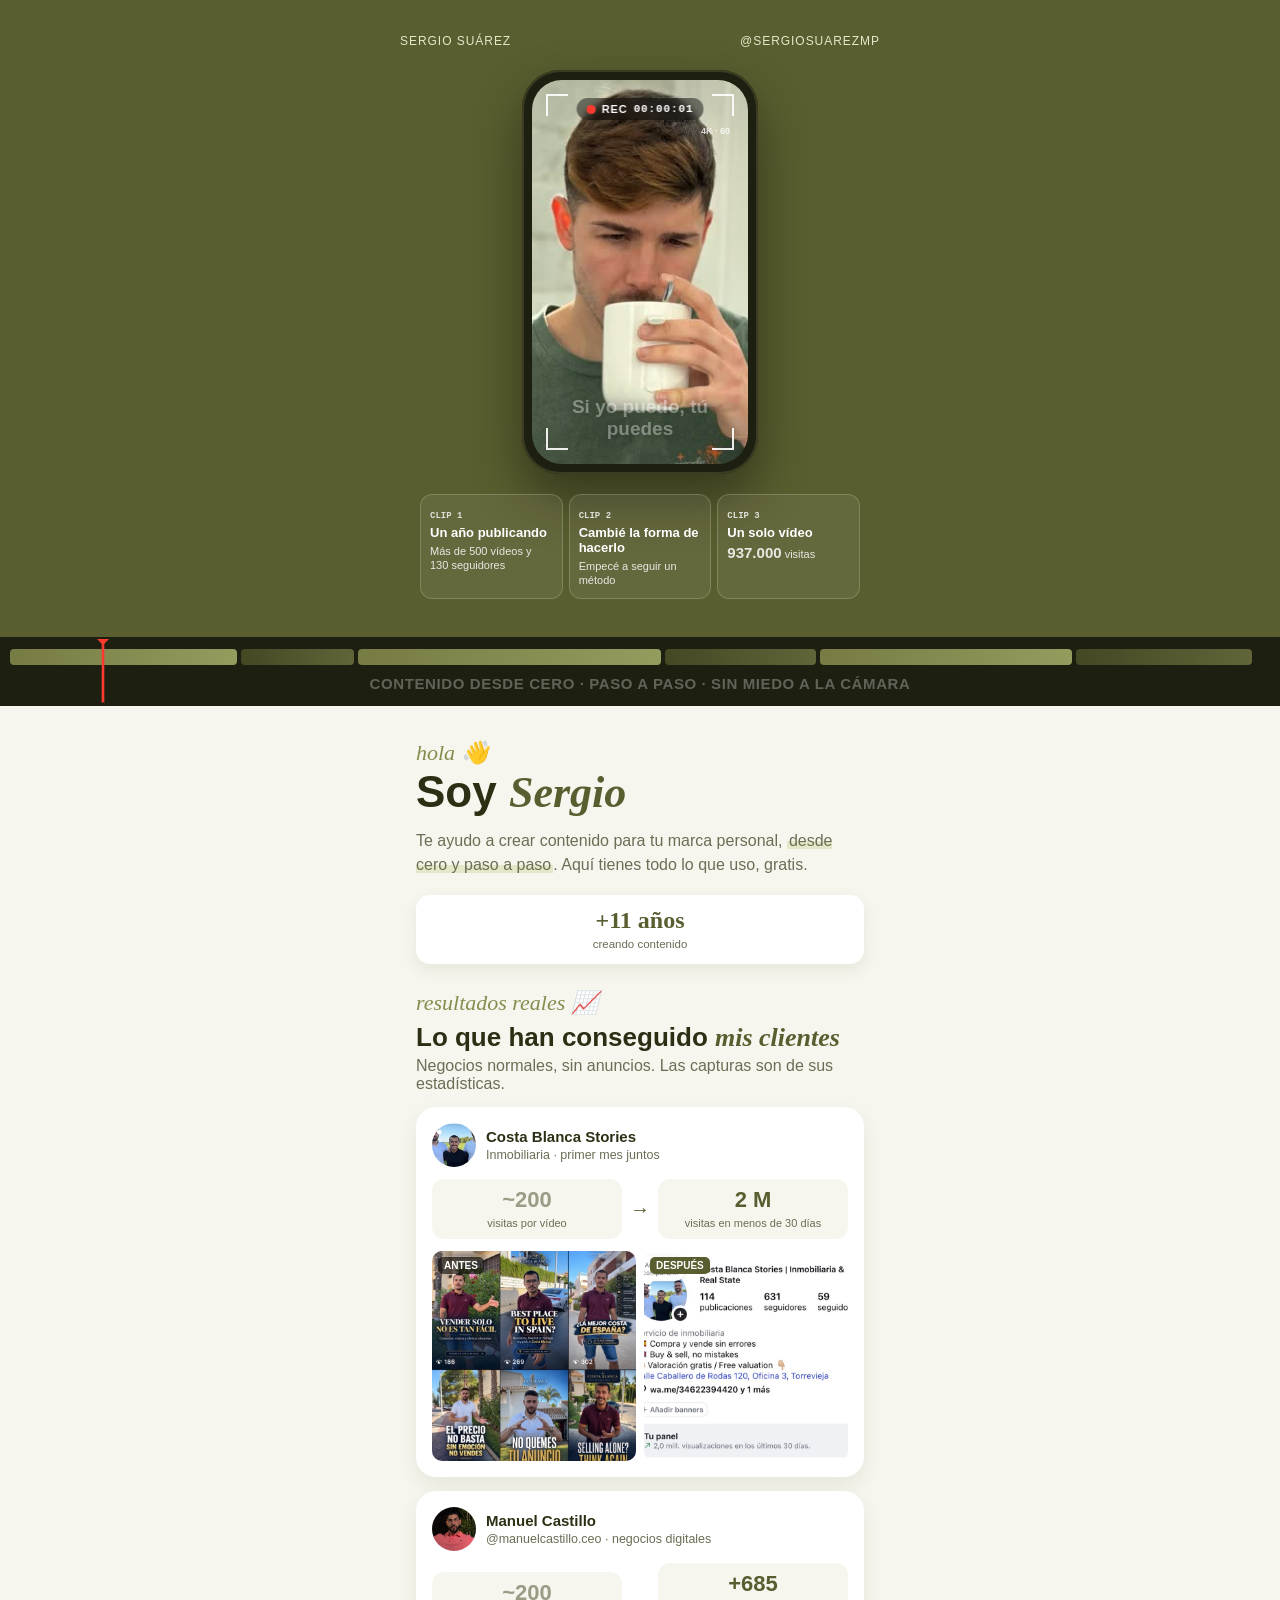
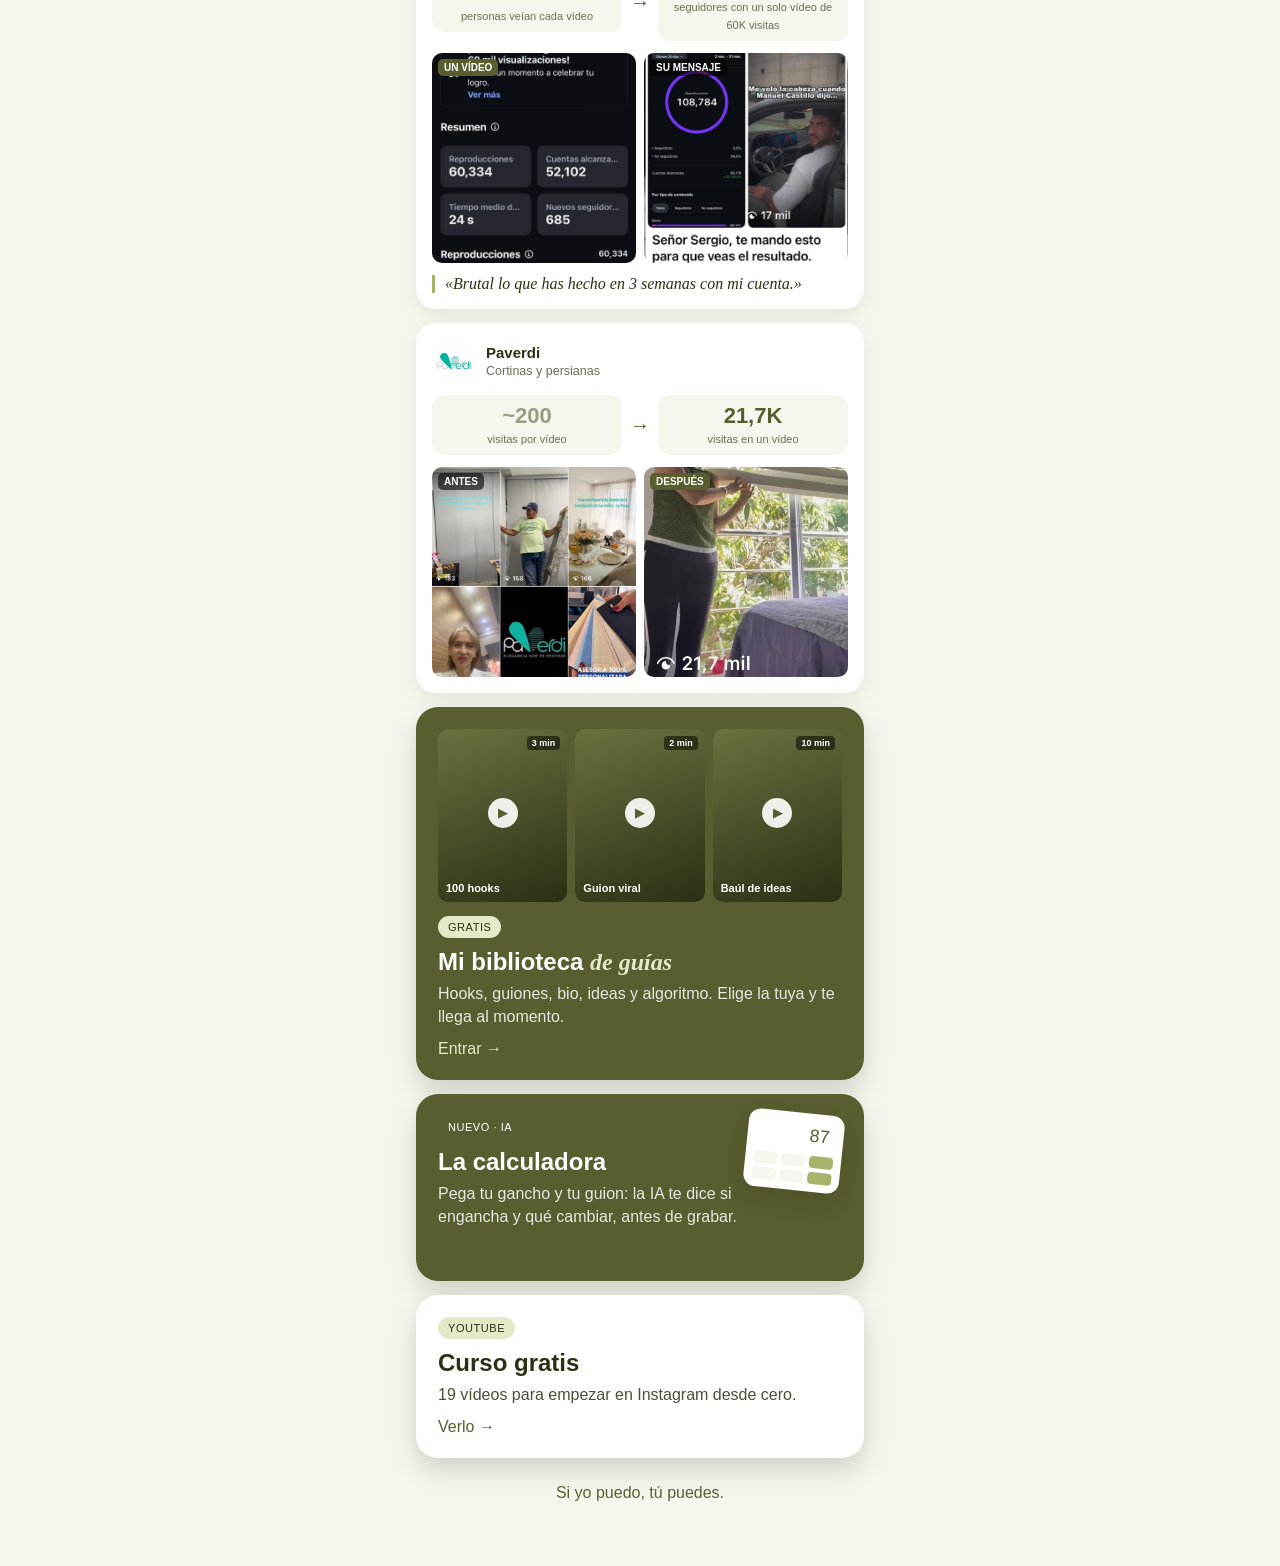
==== commit 39ad87f4: "Testimonios: capturas centradas en las cifras" ====
--- a/index.html
+++ b/index.html
@@ -107,7 +107,7 @@
 .cli .res{display:flex;align-items:center;gap:8px;margin:12px 0}.cli .res div{flex:1;background:var(--cr);border-radius:12px;padding:8px 10px;text-align:center}
 .cli .res b{display:block;font:900 22px "Arial Black",Arial;color:var(--am)}.cli .res small{font-size:11px;color:var(--su)}
 .cli .res .ant b{color:#9a9c86}.cli .res .fl{font:900 20px Arial;color:var(--am)}
-.pruebas{display:flex;gap:8px}.pruebas figure{flex:1;margin:0;position:relative}.pruebas img{width:100%;height:170px;object-fit:cover;object-position:top;border-radius:10px;display:block;cursor:zoom-in}
+.pruebas{display:flex;gap:8px}.pruebas figure{flex:1;margin:0;position:relative}.pruebas img{width:100%;height:210px;object-fit:cover;object-position:top;border-radius:10px;display:block;cursor:zoom-in}
 .pruebas figcaption{position:absolute;top:6px;left:6px;background:rgba(0,0,0,.6);color:#fff;font:700 10px Arial;padding:3px 6px;border-radius:5px}
 .pruebas figure.desp figcaption{background:var(--am)}
 .cita{margin:12px 0 0;font-family:Georgia,serif;font-style:italic;color:var(--tx);border-left:3px solid var(--cl);padding-left:10px}
@@ -136,14 +136,14 @@
 <section class="test"><div class="hola">resultados reales 📈</div><h2>Lo que han conseguido <i>mis clientes</i></h2><p class="s">Negocios normales, sin anuncios. Las capturas son de sus estadísticas.</p>
 <div class="cli"><div class="cab"><img src="clientes/cbs-perfil.jpg" alt=""><div><b>Costa Blanca Stories</b><small>Inmobiliaria · primer mes juntos</small></div></div>
 <div class="res"><div class="ant"><b>~200</b><small>visitas por vídeo</small></div><span class="fl">→</span><div><b>2 M</b><small>visitas en menos de 30 días</small></div></div>
-<div class="pruebas"><figure><img src="clientes/cbs-antes.jpg" alt="Antes"><figcaption>ANTES</figcaption></figure><figure class="desp"><img src="clientes/cbs-despues.jpg" alt="Después"><figcaption>DESPUÉS</figcaption></figure></div></div>
+<div class="pruebas"><figure><img src="clientes/cbs-antes.jpg" alt="Antes"><figcaption>ANTES</figcaption></figure><figure class="desp"><img src="clientes/cbs-despues.jpg" style="object-position:50% 100%" alt="Después"><figcaption>DESPUÉS</figcaption></figure></div></div>
 <div class="cli"><div class="cab"><img src="clientes/manuel-perfil.jpg" alt=""><div><b>Manuel Castillo</b><small>@manuelcastillo.ceo · negocios digitales</small></div></div>
 <div class="res"><div class="ant"><b>~200</b><small>personas veían cada vídeo</small></div><span class="fl">→</span><div><b>+685</b><small>seguidores con un solo vídeo de 60K visitas</small></div></div>
-<div class="pruebas"><figure class="desp"><img src="clientes/manuel-despues.jpg" alt="Estadísticas del vídeo"><figcaption>UN VÍDEO</figcaption></figure><figure><img src="clientes/manuel-whatsapp.jpg" alt="Mensaje de Manuel"><figcaption>SU MENSAJE</figcaption></figure></div>
+<div class="pruebas"><figure class="desp"><img src="clientes/manuel-despues.jpg" style="object-position:50% 100%" alt="Estadísticas del vídeo"><figcaption>UN VÍDEO</figcaption></figure><figure><img src="clientes/manuel-whatsapp.jpg" style="object-position:50% 30%" alt="Mensaje de Manuel"><figcaption>SU MENSAJE</figcaption></figure></div>
 <p class="cita">«Brutal lo que has hecho en 3 semanas con mi cuenta.»</p></div>
 <div class="cli"><div class="cab"><img src="clientes/paverdi-perfil.jpg" alt=""><div><b>Paverdi</b><small>Cortinas y persianas</small></div></div>
 <div class="res"><div class="ant"><b>~200</b><small>visitas por vídeo</small></div><span class="fl">→</span><div><b>21,7K</b><small>visitas en un vídeo</small></div></div>
-<div class="pruebas"><figure><img src="clientes/paverdi-antes.jpg" alt="Antes"><figcaption>ANTES</figcaption></figure><figure class="desp"><img src="clientes/paverdi-despues.jpg" alt="Después"><figcaption>DESPUÉS</figcaption></figure></div></div>
+<div class="pruebas"><figure><img src="clientes/paverdi-antes.jpg" alt="Antes"><figcaption>ANTES</figcaption></figure><figure class="desp"><img src="clientes/paverdi-despues.jpg" style="object-position:50% 100%" alt="Después"><figcaption>DESPUÉS</figcaption></figure></div></div>
 </section>
 <div class="zoom" id="zoom"><img alt=""></div>
 <script>document.querySelectorAll(".pruebas img").forEach(function(i){i.onclick=function(){zoom.querySelector("img").src=i.src;zoom.classList.add("on")}});zoom.onclick=function(){zoom.classList.remove("on")}</script>
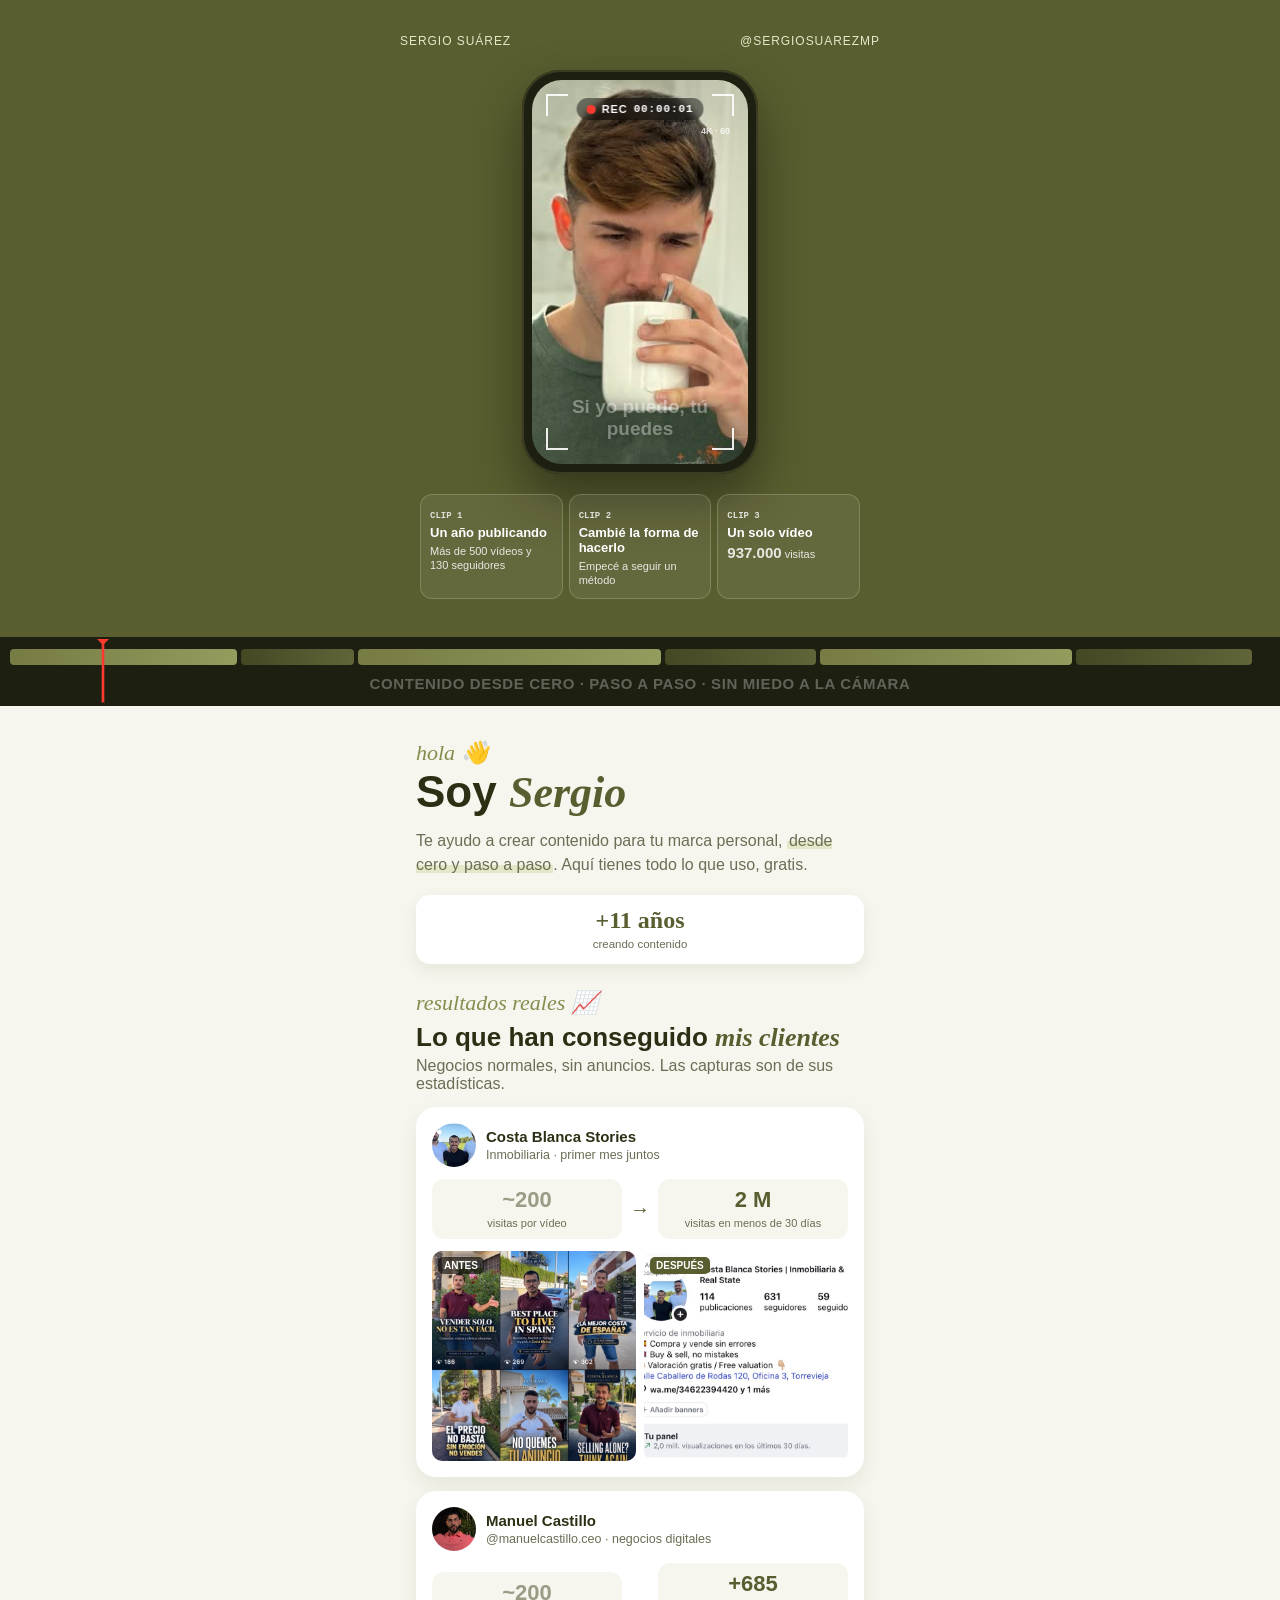
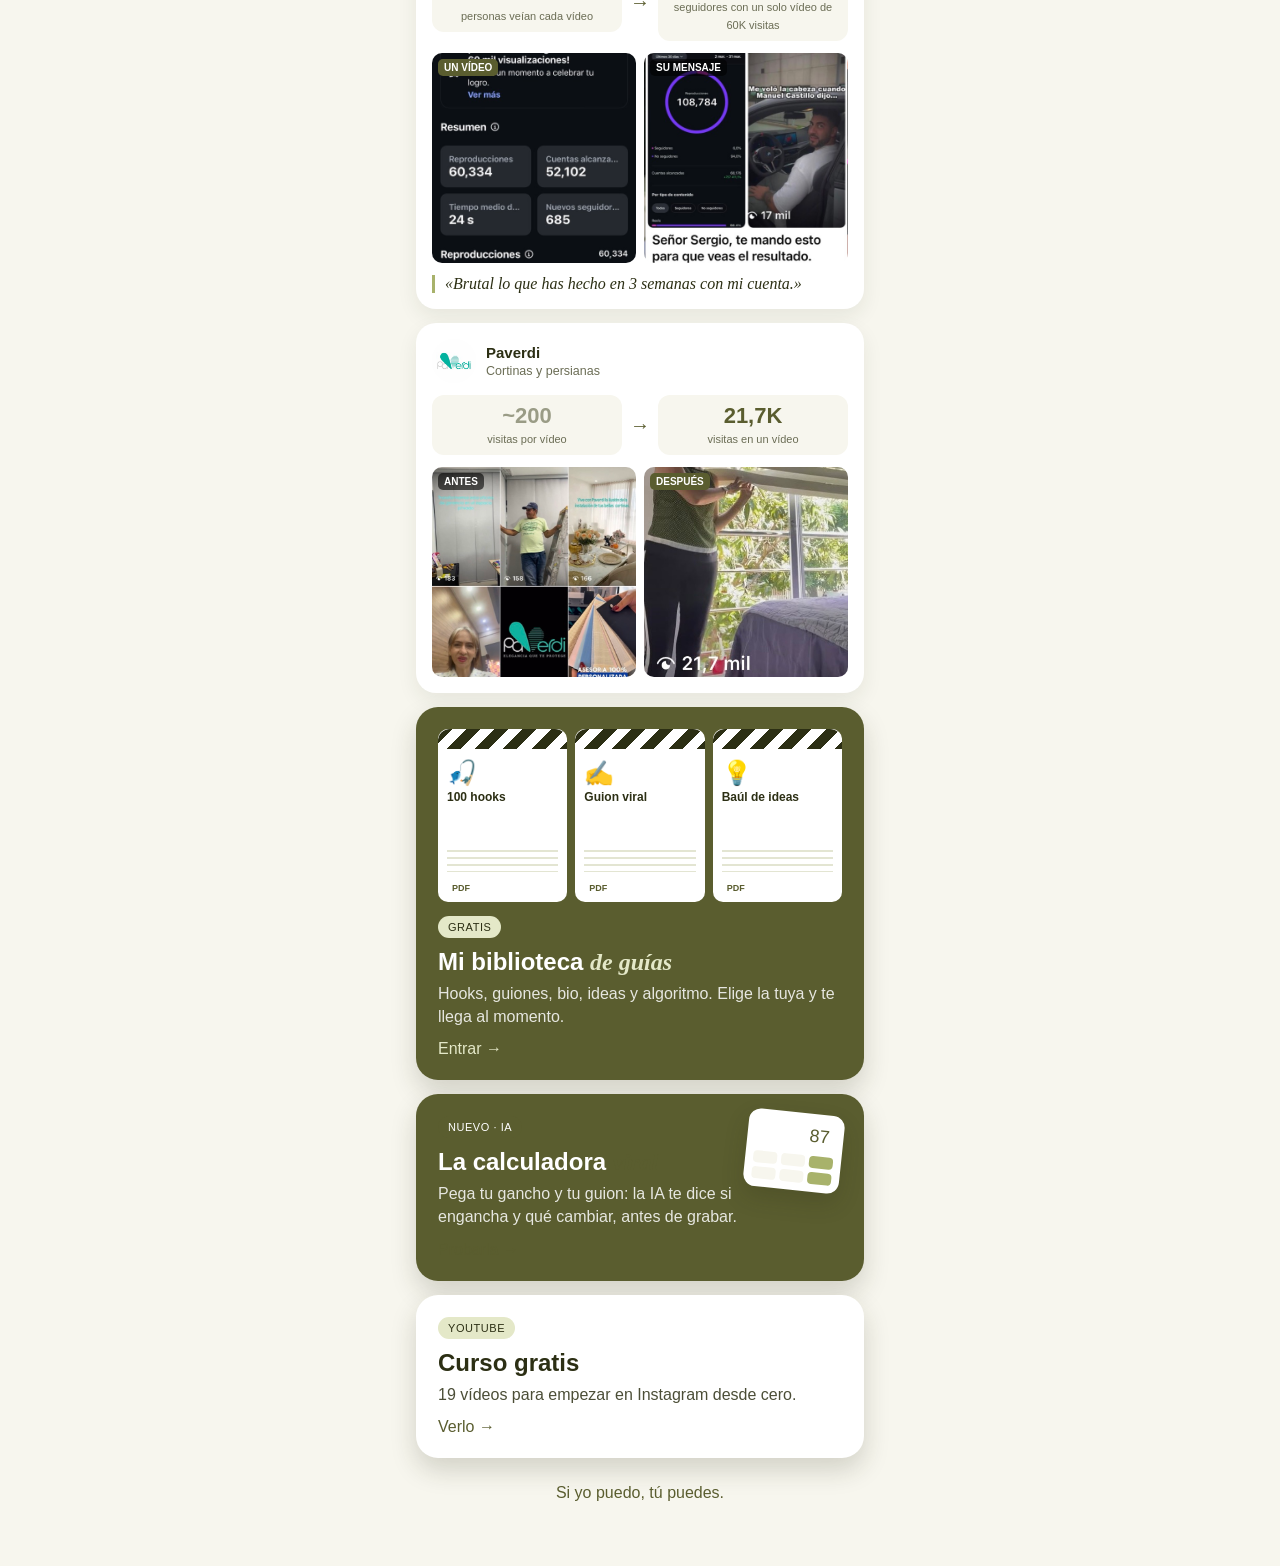
==== commit 4d77e0dd: "Guías como hojas PDF con claqueta, no como vídeos" ====
--- a/index.html
+++ b/index.html
@@ -112,6 +112,12 @@
 .pruebas figure.desp figcaption{background:var(--am)}
 .cita{margin:12px 0 0;font-family:Georgia,serif;font-style:italic;color:var(--tx);border-left:3px solid var(--cl);padding-left:10px}
 .zoom{position:fixed;inset:0;background:rgba(0,0,0,.85);display:none;align-items:center;justify-content:center;z-index:30;padding:16px}.zoom.on{display:flex}.zoom img{max-width:100%;max-height:100%;border-radius:12px}
+.minis span{background:#fff!important;color:var(--tx)!important;justify-content:flex-start!important;padding:30px 9px 9px!important;text-align:left}
+.minis span:before{content:"";position:absolute;top:0;left:0;right:0;height:20px;border-radius:12px 12px 0 0;background:repeating-linear-gradient(135deg,#2c2f14 0 10px,#fff 10px 20px)}
+.minis span i{position:static!important;transform:none!important;width:auto!important;height:auto!important;background:none!important;font-size:24px!important;display:block!important;margin-bottom:4px}
+.minis span b{font:900 12px/1.15 "Arial Black",Arial}
+.minis span:after{content:"";position:absolute;left:9px;right:9px;bottom:30px;height:22px;background:repeating-linear-gradient(#E3E5D2 0 2px,transparent 2px 7px)}
+.minis em{top:auto!important;bottom:7px;right:auto!important;left:9px;background:var(--lz)!important;color:var(--am)!important}
 </style></head><body>
 <section class="hero rec">
 <div class="top"><span>SERGIO SUÁREZ</span><span>@SERGIOSUAREZMP</span></div>
@@ -147,7 +153,7 @@
 </section>
 <div class="zoom" id="zoom"><img alt=""></div>
 <script>document.querySelectorAll(".pruebas img").forEach(function(i){i.onclick=function(){zoom.querySelector("img").src=i.src;zoom.classList.add("on")}});zoom.onclick=function(){zoom.classList.remove("on")}</script>
-<a class="card" href="biblioteca/?de=bio"><div class="minis"><span><i>▶</i>100 hooks<em>3 min</em></span><span><i>▶</i>Guion viral<em>2 min</em></span><span><i>▶</i>Baúl de ideas<em>10 min</em></span></div>
+<a class="card" href="biblioteca/?de=bio"><div class="minis"><span><i>🎣</i><b>100 hooks</b><em>PDF</em></span><span><i>✍️</i><b>Guion viral</b><em>PDF</em></span><span><i>💡</i><b>Baúl de ideas</b><em>PDF</em></span></div>
 <span class="tag">GRATIS</span><h2>Mi biblioteca <i>de guías</i></h2><p>Hooks, guiones, bio, ideas y algoritmo. Elige la tuya y te llega al momento.</p><span class="ir">Entrar →</span></a>
 <a class="card calcard" href="calculadora/?de=bio"><div class="minicalc"><div class="pant"><span data-n="87">87</span></div><div class="tec"><i></i><i></i><i></i><i></i><i></i><i></i></div></div>
 <span class="tag">NUEVO · IA</span><h2>La calculadora <i>viral</i></h2><p>Pega tu gancho y tu guion: la IA te dice si engancha y qué cambiar, antes de grabar.</p><span class="ir">Probarla →</span></a>
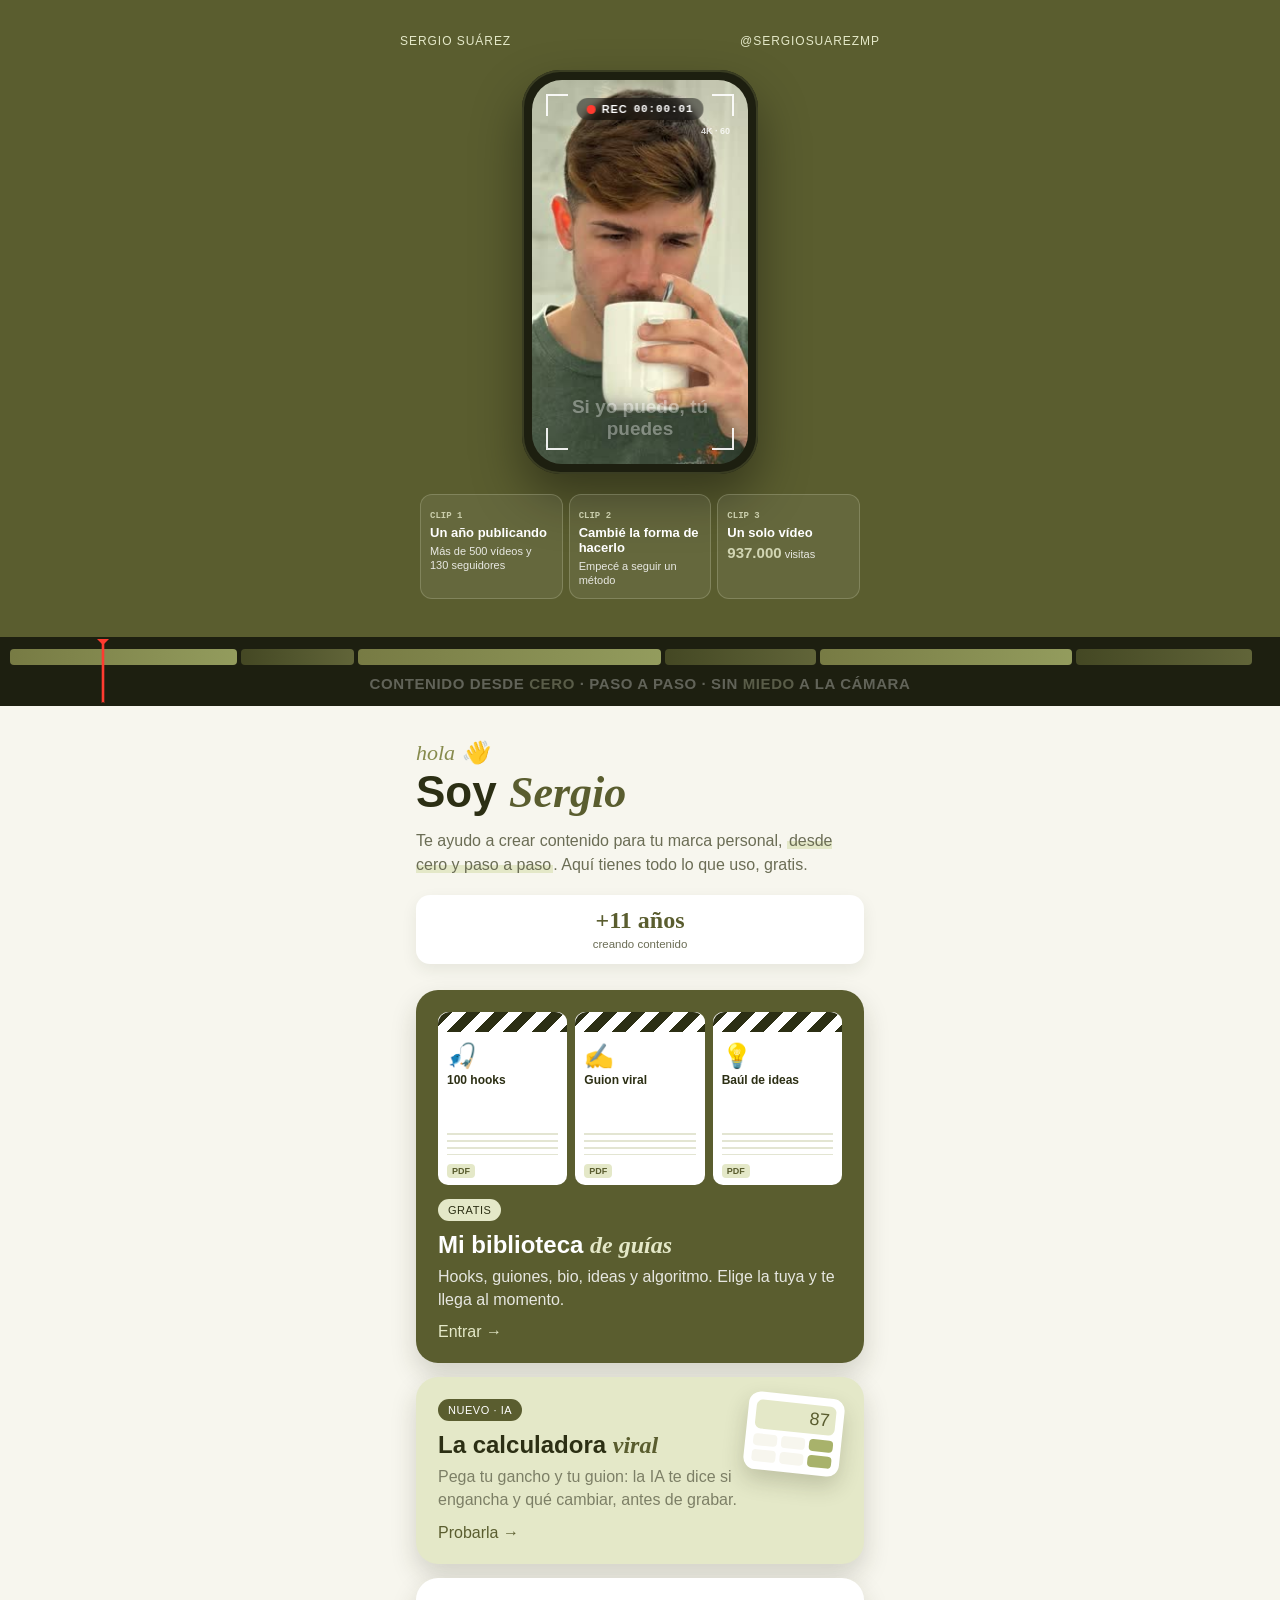
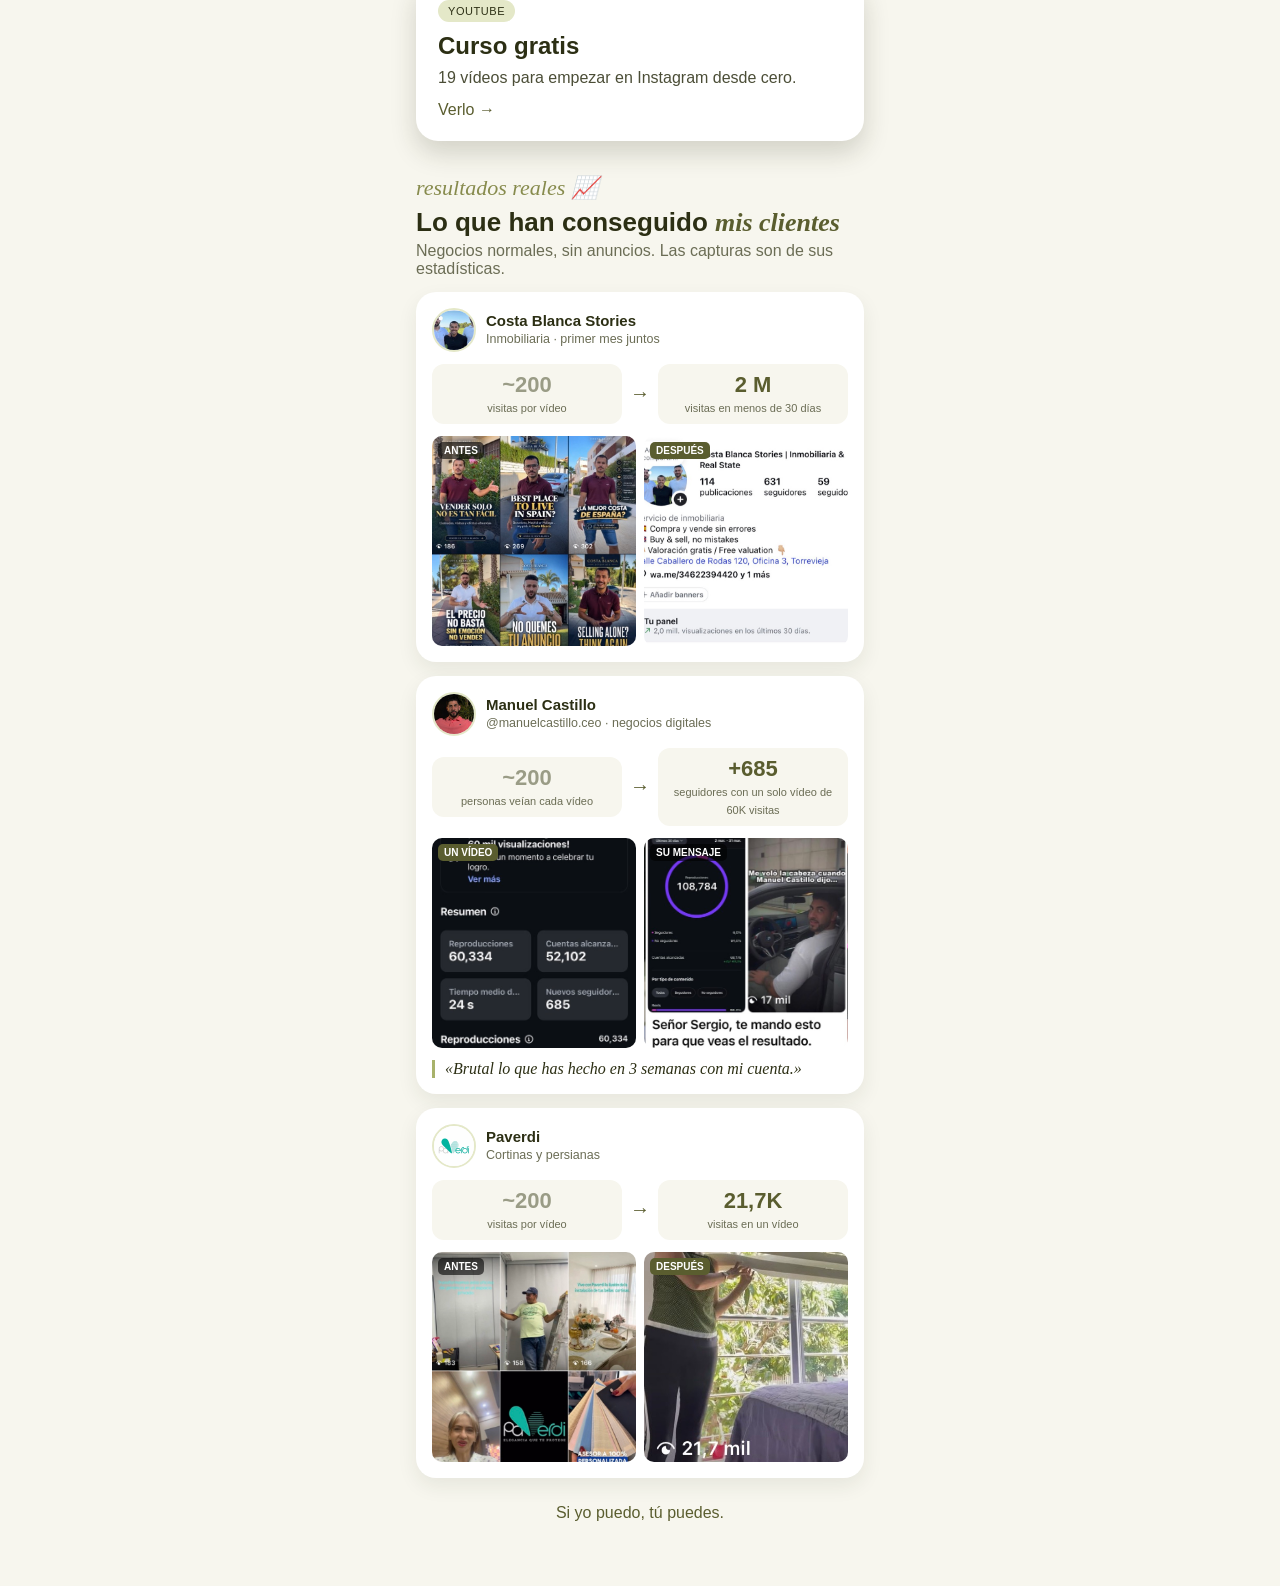
==== commit ed972510: "Testimonios debajo de las 3 tarjetas; arreglo de la tarjeta de la calculadora" ====
--- a/index.html
+++ b/index.html
@@ -1,7 +1,7 @@
 <!doctype html><html lang="es"><head><script>if(location.hostname.endsWith("github.io"))location.replace("https://guias.sergiosuarezmp.com"+location.pathname.replace(/^\/recursos/,"")+location.search)</script><meta charset="utf-8"><meta name="viewport" content="width=device-width,initial-scale=1">
 <title>Sergio Suárez · Recursos gratis</title>
 <style>
-:root{--am:#5A5D2F;--neg:#FFFFFF;--gr:#F3F4EA;--tx:#2C2F14;--su:#6b6d55;--ac:#878B4D;--cl:#A8B26B;--cr:#F7F6EE}
+:root{--lz:#E4E8C8;--am:#5A5D2F;--neg:#FFFFFF;--gr:#F3F4EA;--tx:#2C2F14;--su:#6b6d55;--ac:#878B4D;--cl:#A8B26B;--cr:#F7F6EE}
 *{box-sizing:border-box}body{margin:0;background:var(--cr);color:var(--tx);font-family:Arimo,Helvetica,Arial,sans-serif;overflow-x:hidden}
 .hero{position:relative;background:var(--am);padding:34px 16px 70px;text-align:center;overflow:hidden}
 .top{display:flex;justify-content:space-between;max-width:480px;margin:0 auto 22px;color:#E4E8C8;font-family:"Arial Black",Arial;font-size:12px;letter-spacing:.08em}
@@ -37,7 +37,7 @@
 .firma{margin-top:26px;text-align:center;font-family:"Arial Black",Arial;color:var(--am)}
 .ent{opacity:0;animation:sube .7s cubic-bezier(.2,.8,.2,1) forwards}@keyframes sube{from{opacity:0;transform:translateY(22px)}to{opacity:1;transform:none}}
 @media (prefers-reduced-motion:reduce){*{animation:none!important;opacity:1!important}}
-.calcard{background:var(--lz);color:var(--tx)}.calcard .ir{color:var(--am)}.calcard .tag{background:var(--am);color:#fff}.calcard h2 i{color:var(--am)}
+a.card.calcard{background:var(--lz);color:var(--tx)}a.card.calcard .ir{color:var(--am)}a.card.calcard .tag{background:var(--am);color:#fff}a.card.calcard h2 i{color:var(--am)}a.card.calcard p{color:var(--su)}
 .minicalc{float:right;width:96px;background:#fff;border-radius:12px;padding:8px;margin:-4px 0 8px 12px;box-shadow:0 10px 22px rgba(44,47,20,.2);transform:rotate(6deg);animation:flota 4s ease-in-out infinite}
 .minicalc .pant{background:var(--lz);border-radius:6px;padding:4px 6px;text-align:right;font-family:"Arial Black",Arial;color:var(--am);font-size:18px}
 .minicalc .tec{display:grid;grid-template-columns:repeat(3,1fr);gap:4px;margin-top:5px}.minicalc .tec i{height:12px;border-radius:4px;background:var(--cr)}.minicalc .tec i:nth-child(3n){background:var(--cl)}
@@ -99,7 +99,7 @@
 .clip .tc{font:700 9px ui-monospace,Menlo,monospace;color:var(--lz);opacity:.8}.clip b{display:block;font:900 13px/1.15 "Arial Black",Arial;margin:4px 0 3px}.clip small{font-size:11px;opacity:.85;line-height:1.3;display:block}
 .clip:nth-child(3) small span{font:900 15px "Arial Black",Arial;color:var(--lz)}
 /* testimonios */
-.test h2{font-family:"Arial Black",Arial;font-size:26px;margin:6px 0 4px}.test h2 i{font-family:Georgia,serif;color:var(--am)}
+.test{margin-top:34px}.test h2{font-family:"Arial Black",Arial;font-size:26px;margin:6px 0 4px}.test h2 i{font-family:Georgia,serif;color:var(--am)}
 .test .s{color:var(--su);margin:0 0 14px}
 .cli{background:#fff;border-radius:20px;padding:16px;margin:0 0 14px;box-shadow:0 8px 20px rgba(44,47,20,.08)}
 .cli .cab{display:flex;align-items:center;gap:10px}.cli .cab img{width:44px;height:44px;border-radius:50%;object-fit:cover;border:2px solid var(--lz)}
@@ -139,6 +139,12 @@
 <h1>Soy <span>Sergio</span></h1>
 <p class="sub">Te ayudo a crear contenido para tu marca personal, <mark>desde cero y paso a paso</mark>. Aquí tienes todo lo que uso, gratis.</p>
 <div class="datos"><div><b data-n="11" data-pre="+" data-suf=" años">+11 años</b><small>creando contenido</small></div></div>
+
+<a class="card" href="biblioteca/?de=bio"><div class="minis"><span><i>🎣</i><b>100 hooks</b><em>PDF</em></span><span><i>✍️</i><b>Guion viral</b><em>PDF</em></span><span><i>💡</i><b>Baúl de ideas</b><em>PDF</em></span></div>
+<span class="tag">GRATIS</span><h2>Mi biblioteca <i>de guías</i></h2><p>Hooks, guiones, bio, ideas y algoritmo. Elige la tuya y te llega al momento.</p><span class="ir">Entrar →</span></a>
+<a class="card calcard" href="calculadora/?de=bio"><div class="minicalc"><div class="pant"><span data-n="87">87</span></div><div class="tec"><i></i><i></i><i></i><i></i><i></i><i></i></div></div>
+<span class="tag">NUEVO · IA</span><h2>La calculadora <i>viral</i></h2><p>Pega tu gancho y tu guion: la IA te dice si engancha y qué cambiar, antes de grabar.</p><span class="ir">Probarla →</span></a>
+<a class="card yt" href="https://www.youtube.com/playlist?list=PL8ovHpvOz4dV_n8ylcKnlSpse8P7zxPI8"><span class="tag">YOUTUBE</span><h2>Curso gratis</h2><p>19 vídeos para empezar en Instagram desde cero.</p><span class="ir">Verlo →</span></a>
 <section class="test"><div class="hola">resultados reales 📈</div><h2>Lo que han conseguido <i>mis clientes</i></h2><p class="s">Negocios normales, sin anuncios. Las capturas son de sus estadísticas.</p>
 <div class="cli"><div class="cab"><img src="clientes/cbs-perfil.jpg" alt=""><div><b>Costa Blanca Stories</b><small>Inmobiliaria · primer mes juntos</small></div></div>
 <div class="res"><div class="ant"><b>~200</b><small>visitas por vídeo</small></div><span class="fl">→</span><div><b>2 M</b><small>visitas en menos de 30 días</small></div></div>
@@ -153,10 +159,5 @@
 </section>
 <div class="zoom" id="zoom"><img alt=""></div>
 <script>document.querySelectorAll(".pruebas img").forEach(function(i){i.onclick=function(){zoom.querySelector("img").src=i.src;zoom.classList.add("on")}});zoom.onclick=function(){zoom.classList.remove("on")}</script>
-<a class="card" href="biblioteca/?de=bio"><div class="minis"><span><i>🎣</i><b>100 hooks</b><em>PDF</em></span><span><i>✍️</i><b>Guion viral</b><em>PDF</em></span><span><i>💡</i><b>Baúl de ideas</b><em>PDF</em></span></div>
-<span class="tag">GRATIS</span><h2>Mi biblioteca <i>de guías</i></h2><p>Hooks, guiones, bio, ideas y algoritmo. Elige la tuya y te llega al momento.</p><span class="ir">Entrar →</span></a>
-<a class="card calcard" href="calculadora/?de=bio"><div class="minicalc"><div class="pant"><span data-n="87">87</span></div><div class="tec"><i></i><i></i><i></i><i></i><i></i><i></i></div></div>
-<span class="tag">NUEVO · IA</span><h2>La calculadora <i>viral</i></h2><p>Pega tu gancho y tu guion: la IA te dice si engancha y qué cambiar, antes de grabar.</p><span class="ir">Probarla →</span></a>
-<a class="card yt" href="https://www.youtube.com/playlist?list=PL8ovHpvOz4dV_n8ylcKnlSpse8P7zxPI8"><span class="tag">YOUTUBE</span><h2>Curso gratis</h2><p>19 vídeos para empezar en Instagram desde cero.</p><span class="ir">Verlo →</span></a>
 <p class="firma">Si yo puedo, tú puedes.</p>
 </div><script src="anim.js"></script></body></html>
